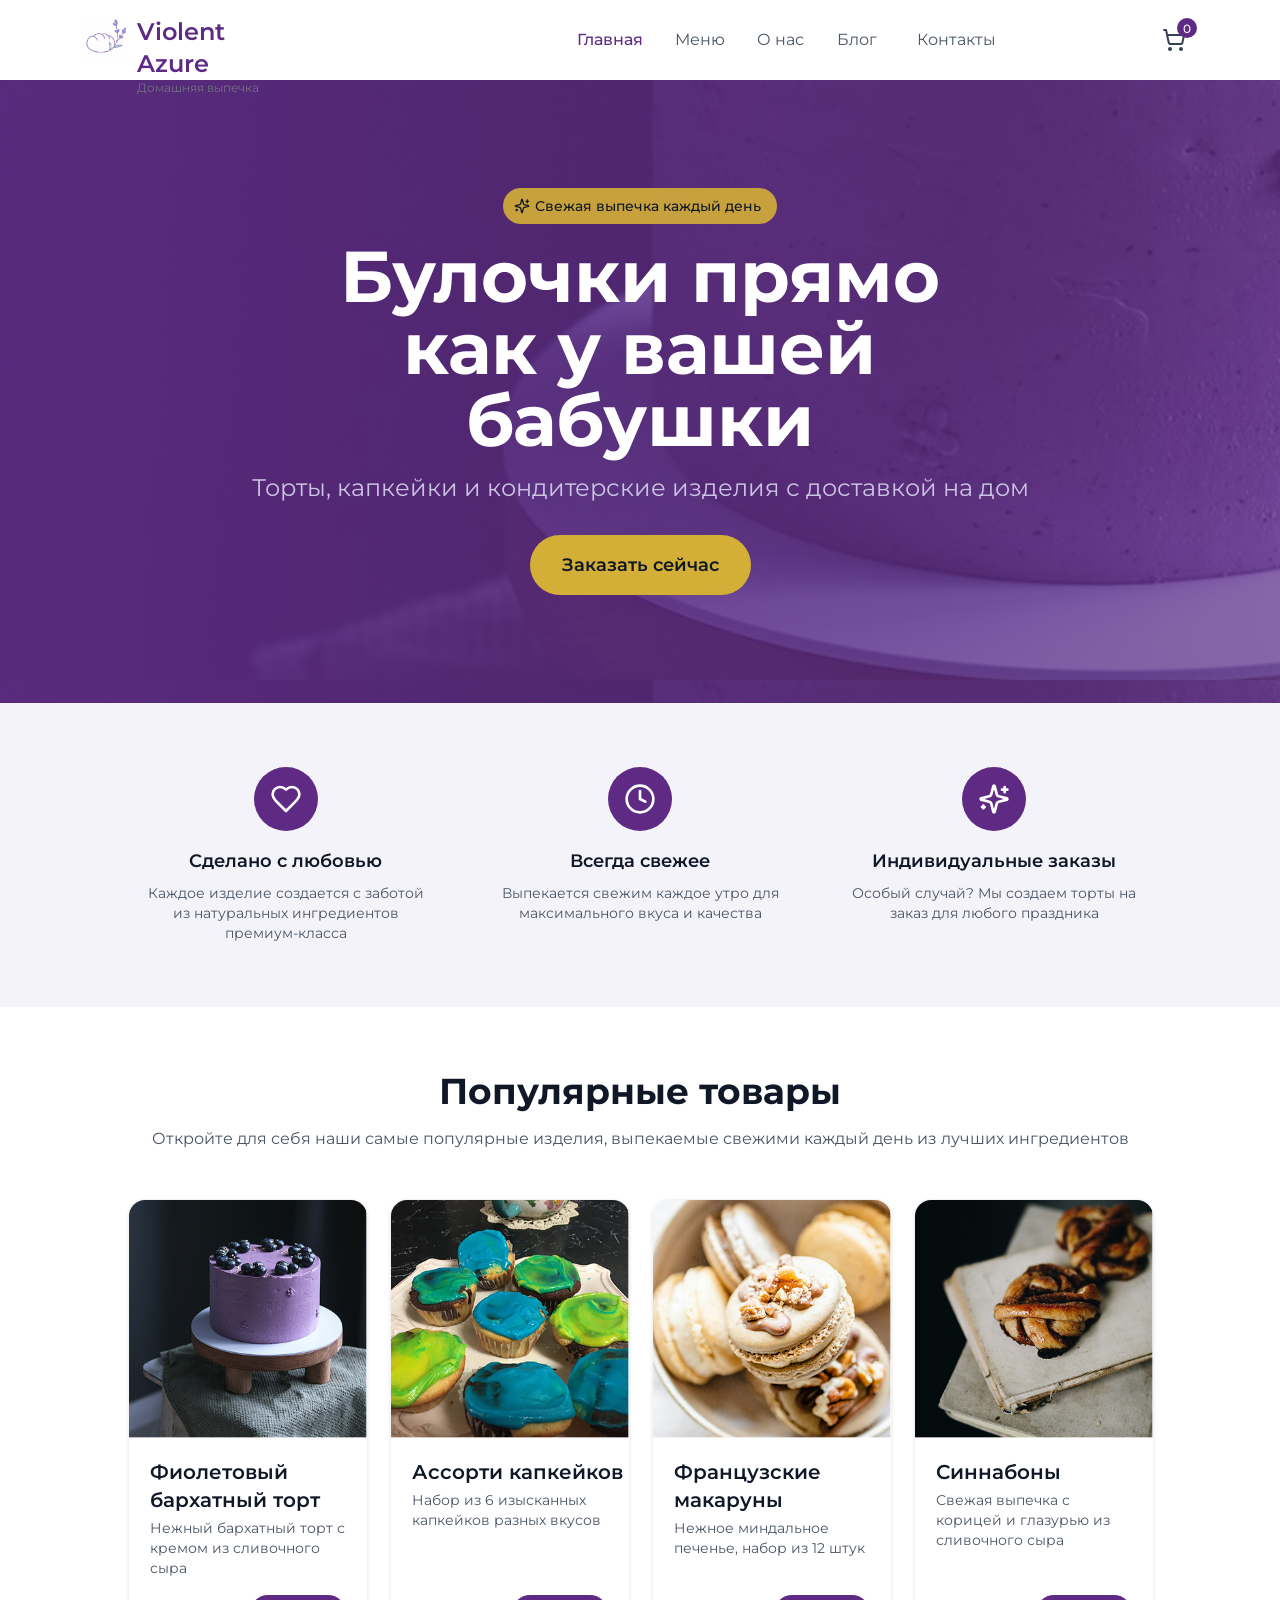
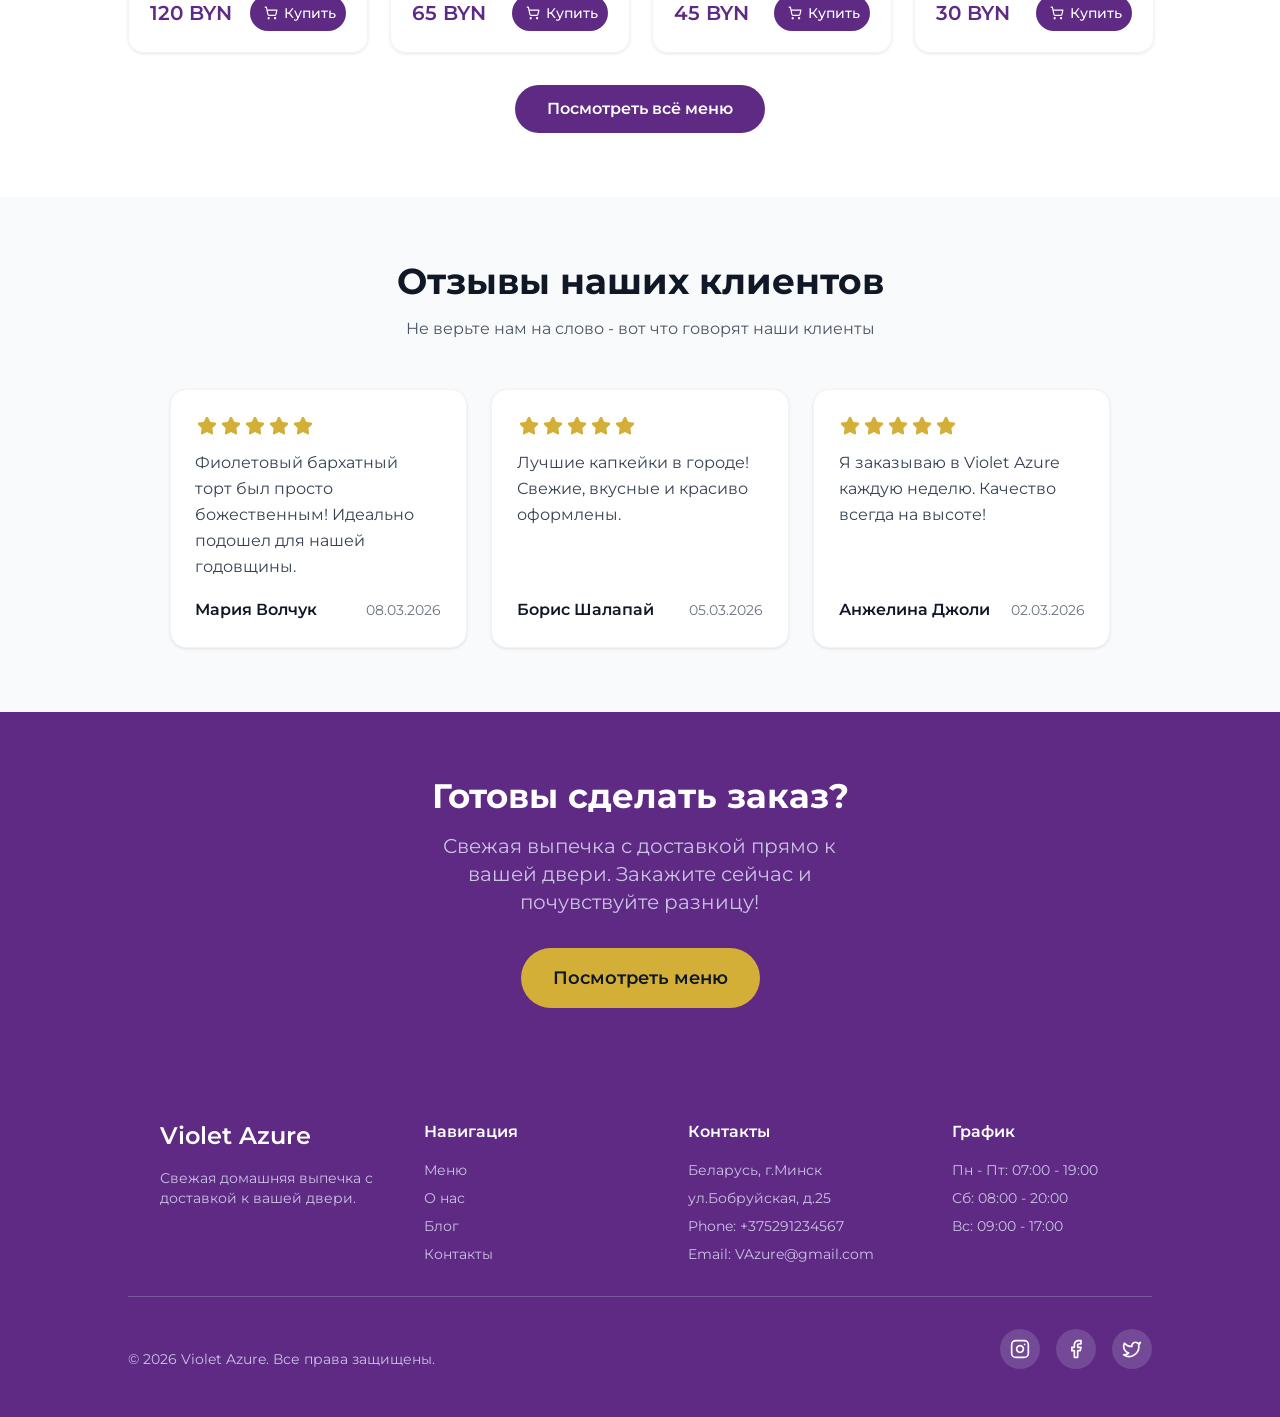
==== index.html @ 76a6555f "Добавьте файлы проекта." ====
<!DOCTYPE html>
<html lang="en">
<head>
    <meta charset="UTF-8">
    <meta name="viewport" content="width=device-width, initial-scale=1.0">
    <link rel="stylesheet" href="./static/styles/main.css">
    <link rel="preconnect" href="https://fonts.googleapis.com">
    <link rel="preconnect" href="https://fonts.gstatic.com" crossorigin>
    <link href="https://fonts.googleapis.com/css2?family=Montserrat:ital,wght@0,100..900;1,100..900&display=swap?&subset=cyrillic,cyrillic-ext" rel="stylesheet">
    <title>Главная</title>
</head>
<body>
    <header>
        <div class="logo-container">
            <img src="./static/images/Logo.png" alt="logo" width="48" height="48">
            <div class="logo-text">
                <h1 class="name">Violent Azure</h1>
                <h3 class="description">Домашняя выпечка</h3>
            </div>
        </div>
        <input type="checkbox" id="menu-toggle" class="menu-toggle">
        <label for="menu-toggle" class="burger" aria-label="Открыть меню">
            <span></span><span></span><span></span>
        </label>
        <nav class="header-container">
            <ul class="header-list">
                <li><a class="active-link" href="#">Главная</a></li>
                <li><a href="./menu.html">Меню</a></li>
                <li><a href="./about-us.html">О нас</a></li>
                <li><a href="./blog.html">Блог</a></li>
                <li><a href="./contact.html">Контакты</a></li>
            </ul>
        </nav>
        <div class="basket">
            <img src="./static/images/Basket.svg" alt="basket" width="24" height="24">
        </div>
    </header>
    <main>
        <section class="fresh-daily">
            <div class="fresh-daily-container-grad">
                <div class="fresh-daily-container">
                    <div class="fresh-daily-link">
                        <span>Свежая выпечка каждый день</span>
                    </div>
                    <h1>Булочки прямо как у вашей бабушки</h1>
                    <p>Торты, капкейки и кондитерские изделия с доставкой на дом</p>
                    <div class="fresh-daily-order">
                        <a href="./menu.html">Заказать сейчас</a>
                    </div>
                </div>
            </div>
        </section>
        <section class="facts">
            <div class="facts-container">
                <div class="facts-info">
                    <div class="facts-svg">
                        <svg width="32" height="32" viewBox="0 0 32 32" fill="none" xmlns="http://www.w3.org/2000/svg">
                        <path d="M25.3333 18.6667C27.32 16.72 29.3333 14.3867 29.3333 11.3333C29.3333 9.38841 28.5607 7.52315 27.1854 6.14788C25.8102 4.77262 23.9449 4 22 4C19.6533 4 18 4.66667 16 6.66667C14 4.66667 12.3467 4 9.99999 4C8.05507 4 6.18981 4.77262 4.81454 6.14788C3.43927 7.52315 2.66666 9.38841 2.66666 11.3333C2.66666 14.4 4.66666 16.7333 6.66666 18.6667L16 28L25.3333 18.6667Z" stroke="white" stroke-width="2.66667" stroke-linecap="round" stroke-linejoin="round"/>
                        </svg>
                    </div>
                    <h3>Сделано с любовью</h3>
                    <p>Каждое изделие создается с заботой из натуральных ингредиентов премиум-класса</p>
                </div>
                <div class="facts-info">
                    <div class="facts-svg">
                        <svg width="32" height="32" viewBox="0 0 32 32" fill="none" xmlns="http://www.w3.org/2000/svg">
                        <path d="M16 29.3334C23.3638 29.3334 29.3333 23.3638 29.3333 16C29.3333 8.63622 23.3638 2.66669 16 2.66669C8.6362 2.66669 2.66666 8.63622 2.66666 16C2.66666 23.3638 8.6362 29.3334 16 29.3334Z" stroke="white" stroke-width="2.66667" stroke-linecap="round" stroke-linejoin="round"/>
                        <path d="M16 8V16L21.3333 18.6667" stroke="white" stroke-width="2.66667" stroke-linecap="round" stroke-linejoin="round"/>
                        </svg>
                    </div>
                    <h3>Всегда свежее</h3>
                    <p>Выпекается свежим каждое утро для максимального вкуса и качества</p>
                </div>
                <div class="facts-info">
                    <div class="facts-svg">
                        <svg width="32" height="32" viewBox="0 0 16 16" fill="none" xmlns="http://www.w3.org/2000/svg">
                        <g clip-path="url(#clip0_1_95)">
                        <path d="M6.62467 10.3333C6.56515 10.1026 6.44489 9.89206 6.27641 9.72358C6.10793 9.5551 5.89738 9.43485 5.66667 9.37533L1.57667 8.32066C1.50689 8.30085 1.44547 8.25883 1.40174 8.20096C1.35801 8.14309 1.33435 8.07253 1.33435 7.99999C1.33435 7.92746 1.35801 7.8569 1.40174 7.79903C1.44547 7.74116 1.50689 7.69913 1.57667 7.67933L5.66667 6.62399C5.8973 6.56453 6.1078 6.44438 6.27627 6.27602C6.44474 6.10766 6.56504 5.89725 6.62467 5.66666L7.67933 1.57666C7.69894 1.50661 7.74092 1.44489 7.79888 1.40092C7.85684 1.35696 7.92759 1.33316 8.00033 1.33316C8.07308 1.33316 8.14383 1.35696 8.20179 1.40092C8.25974 1.44489 8.30173 1.50661 8.32133 1.57666L9.37533 5.66666C9.43485 5.89737 9.55511 6.10792 9.72359 6.27641C9.89207 6.44489 10.1026 6.56514 10.3333 6.62466L14.4233 7.67866C14.4937 7.69806 14.5557 7.74 14.5999 7.79804C14.6441 7.85609 14.668 7.92703 14.668 7.99999C14.668 8.07295 14.6441 8.1439 14.5999 8.20194C14.5557 8.25999 14.4937 8.30193 14.4233 8.32133L10.3333 9.37533C10.1026 9.43485 9.89207 9.5551 9.72359 9.72358C9.55511 9.89206 9.43485 10.1026 9.37533 10.3333L8.32067 14.4233C8.30106 14.4934 8.25908 14.5551 8.20112 14.5991C8.14316 14.643 8.07241 14.6668 7.99967 14.6668C7.92692 14.6668 7.85617 14.643 7.79821 14.5991C7.74026 14.5551 7.69827 14.4934 7.67867 14.4233L6.62467 10.3333Z" stroke="#FFFFFF" stroke-width="1.33333" stroke-linecap="round" stroke-linejoin="round"/>
                        <path d="M13.3333 2V4.66667" stroke="#FFFFFF" stroke-width="1.33333" stroke-linecap="round" stroke-linejoin="round"/>
                        <path d="M14.6667 3.33334H12" stroke="#FFFFFF" stroke-width="1.33333" stroke-linecap="round" stroke-linejoin="round"/>
                        <path d="M2.66667 11.3333V12.6667" stroke="#FFFFFF" stroke-width="1.33333" stroke-linecap="round" stroke-linejoin="round"/>
                        <path d="M3.33333 12H2" stroke="#FFFFFF" stroke-width="1.33333" stroke-linecap="round" stroke-linejoin="round"/>
                        </g>
                        <defs>
                        <clipPath id="clip0_1_95">
                        <rect width="16" height="16" fill="white"/>
                        </clipPath>
                        </defs>
                        </svg>
                    </div>
                    <h3>Индивидуальные заказы</h3>
                    <p>Особый случай? Мы создаем торты на заказ для любого праздника</p>
                </div>
            </div>
        </section>
        <section class="products">
            <div class="products-container">
                <h2>Популярные товары</h2>
                <p>Откройте для себя наши самые популярные изделия, выпекаемые свежими каждый день из лучших ингредиентов</p>
                <div class="products-info">
                    <div class="products-item">
                        <img src="./static/images/Products/Purple Velvet Cake.jpg" alt="">
                        <h3>Фиолетовый бархатный торт</h3>
                        <p>Нежный бархатный торт с кремом из сливочного сыра</p>
                        <div class="products-item-footer">
                            <span>120 BYN</span>
                            <div class="products-item-button">
                                <a href="#">Купить</a>
                            </div>
                        </div>
                    </div>
                    <div class="products-item">
                        <img src="./static/images/Products/Assorted Cupcakes.jpg" alt="">
                        <h3>Ассорти капкейков</h3>
                        <p>Набор из 6 изысканных капкейков разных вкусов</p>
                        <div class="products-item-footer">
                            <span>65 BYN</span>
                            <div class="products-item-button">
                                <a href="#">Купить</a>
                            </div>  
                        </div>
                    </div>
                    <div class="products-item">
                        <img src="./static/images/Products/French Macarons.jpg" alt="">
                        <h3>Французские макаруны</h3>
                        <p>Нежное миндальное печенье, набор из 12 штук</p>
                        <div class="products-item-footer">
                            <span>45 BYN</span>
                            <div class="products-item-button">
                                <a href="#">Купить</a>
                            </div>
                        </div>
                    </div>
                    <div class="products-item">
                        <img src="./static/images/Products/Cinnamon Rolls.jpg" alt="">
                        <h3>Синнабоны</h3>
                        <p>Свежая выпечка с корицей и глазурью из сливочного сыра</p>
                        <div class="products-item-footer">
                            <span>30 BYN</span>
                            <div class="products-item-button">
                                <a href="#">Купить</a>
                            </div>
                        </div>
                    </div>
                </div>
                <div class="products-button">
                    <a href="./menu.html">Посмотреть всё меню</a>
                </div>
            </div>
        </section>
        <section class="rate">
            <div class="rate-container">
                <h2>Отзывы наших клиентов</h2>
                <p>Не верьте нам на слово - вот что говорят наши клиенты</p>
                <div class="rate-info">
                    <div class="rate-item">
                        <div class="rate-item-stars">
                            <svg width="20" height="20" viewBox="0 0 20 20" fill="none" xmlns="http://www.w3.org/2000/svg">
                            <path d="M9.60416 1.91249C9.64068 1.83871 9.69709 1.7766 9.76704 1.73318C9.83698 1.68976 9.91767 1.66675 9.99999 1.66675C10.0823 1.66675 10.163 1.68976 10.233 1.73318C10.3029 1.7766 10.3593 1.83871 10.3958 1.91249L12.3208 5.81166C12.4476 6.0683 12.6348 6.29033 12.8663 6.4587C13.0979 6.62707 13.3668 6.73675 13.65 6.77833L17.955 7.40833C18.0366 7.42015 18.1132 7.45455 18.1762 7.50766C18.2393 7.56076 18.2862 7.63045 18.3117 7.70883C18.3372 7.78721 18.3402 7.87116 18.3205 7.95119C18.3007 8.03121 18.259 8.10412 18.2 8.16166L15.0867 11.1933C14.8813 11.3934 14.7277 11.6404 14.639 11.913C14.5503 12.1856 14.5292 12.4757 14.5775 12.7583L15.3125 17.0417C15.3269 17.1232 15.3181 17.2071 15.2871 17.2839C15.2561 17.3607 15.2041 17.4272 15.1371 17.4758C15.0701 17.5245 14.9908 17.5533 14.9082 17.5591C14.8256 17.5648 14.7431 17.5472 14.67 17.5083L10.8217 15.485C10.5681 15.3518 10.286 15.2823 9.99958 15.2823C9.71318 15.2823 9.43106 15.3518 9.17749 15.485L5.32999 17.5083C5.25694 17.547 5.17449 17.5644 5.09204 17.5585C5.00958 17.5527 4.93043 17.5238 4.86357 17.4752C4.79672 17.4266 4.74485 17.3601 4.71387 17.2835C4.68289 17.2069 4.67404 17.1231 4.68833 17.0417L5.42249 12.7592C5.47099 12.4764 5.44998 12.1862 5.36128 11.9134C5.27257 11.6406 5.11883 11.3935 4.91333 11.1933L1.79999 8.16249C1.74049 8.10502 1.69832 8.03199 1.6783 7.95172C1.65827 7.87145 1.66119 7.78717 1.68673 7.70849C1.71226 7.6298 1.75938 7.55986 1.82272 7.50665C1.88607 7.45343 1.96308 7.41907 2.04499 7.40749L6.34916 6.77833C6.63271 6.73708 6.90199 6.62754 7.13381 6.45915C7.36564 6.29076 7.55308 6.06855 7.67999 5.81166L9.60416 1.91249Z" fill="#D4AF37" stroke="#D4AF37" stroke-width="1.66667" stroke-linecap="round" stroke-linejoin="round"/>
                            </svg>
                            <svg width="20" height="20" viewBox="0 0 20 20" fill="none" xmlns="http://www.w3.org/2000/svg">
                            <path d="M9.60416 1.91249C9.64068 1.83871 9.69709 1.7766 9.76704 1.73318C9.83698 1.68976 9.91767 1.66675 9.99999 1.66675C10.0823 1.66675 10.163 1.68976 10.233 1.73318C10.3029 1.7766 10.3593 1.83871 10.3958 1.91249L12.3208 5.81166C12.4476 6.0683 12.6348 6.29033 12.8663 6.4587C13.0979 6.62707 13.3668 6.73675 13.65 6.77833L17.955 7.40833C18.0366 7.42015 18.1132 7.45455 18.1762 7.50766C18.2393 7.56076 18.2862 7.63045 18.3117 7.70883C18.3372 7.78721 18.3402 7.87116 18.3205 7.95119C18.3007 8.03121 18.259 8.10412 18.2 8.16166L15.0867 11.1933C14.8813 11.3934 14.7277 11.6404 14.639 11.913C14.5503 12.1856 14.5292 12.4757 14.5775 12.7583L15.3125 17.0417C15.3269 17.1232 15.3181 17.2071 15.2871 17.2839C15.2561 17.3607 15.2041 17.4272 15.1371 17.4758C15.0701 17.5245 14.9908 17.5533 14.9082 17.5591C14.8256 17.5648 14.7431 17.5472 14.67 17.5083L10.8217 15.485C10.5681 15.3518 10.286 15.2823 9.99958 15.2823C9.71318 15.2823 9.43106 15.3518 9.17749 15.485L5.32999 17.5083C5.25694 17.547 5.17449 17.5644 5.09204 17.5585C5.00958 17.5527 4.93043 17.5238 4.86357 17.4752C4.79672 17.4266 4.74485 17.3601 4.71387 17.2835C4.68289 17.2069 4.67404 17.1231 4.68833 17.0417L5.42249 12.7592C5.47099 12.4764 5.44998 12.1862 5.36128 11.9134C5.27257 11.6406 5.11883 11.3935 4.91333 11.1933L1.79999 8.16249C1.74049 8.10502 1.69832 8.03199 1.6783 7.95172C1.65827 7.87145 1.66119 7.78717 1.68673 7.70849C1.71226 7.6298 1.75938 7.55986 1.82272 7.50665C1.88607 7.45343 1.96308 7.41907 2.04499 7.40749L6.34916 6.77833C6.63271 6.73708 6.90199 6.62754 7.13381 6.45915C7.36564 6.29076 7.55308 6.06855 7.67999 5.81166L9.60416 1.91249Z" fill="#D4AF37" stroke="#D4AF37" stroke-width="1.66667" stroke-linecap="round" stroke-linejoin="round"/>
                            </svg>
                            <svg width="20" height="20" viewBox="0 0 20 20" fill="none" xmlns="http://www.w3.org/2000/svg">
                            <path d="M9.60416 1.91249C9.64068 1.83871 9.69709 1.7766 9.76704 1.73318C9.83698 1.68976 9.91767 1.66675 9.99999 1.66675C10.0823 1.66675 10.163 1.68976 10.233 1.73318C10.3029 1.7766 10.3593 1.83871 10.3958 1.91249L12.3208 5.81166C12.4476 6.0683 12.6348 6.29033 12.8663 6.4587C13.0979 6.62707 13.3668 6.73675 13.65 6.77833L17.955 7.40833C18.0366 7.42015 18.1132 7.45455 18.1762 7.50766C18.2393 7.56076 18.2862 7.63045 18.3117 7.70883C18.3372 7.78721 18.3402 7.87116 18.3205 7.95119C18.3007 8.03121 18.259 8.10412 18.2 8.16166L15.0867 11.1933C14.8813 11.3934 14.7277 11.6404 14.639 11.913C14.5503 12.1856 14.5292 12.4757 14.5775 12.7583L15.3125 17.0417C15.3269 17.1232 15.3181 17.2071 15.2871 17.2839C15.2561 17.3607 15.2041 17.4272 15.1371 17.4758C15.0701 17.5245 14.9908 17.5533 14.9082 17.5591C14.8256 17.5648 14.7431 17.5472 14.67 17.5083L10.8217 15.485C10.5681 15.3518 10.286 15.2823 9.99958 15.2823C9.71318 15.2823 9.43106 15.3518 9.17749 15.485L5.32999 17.5083C5.25694 17.547 5.17449 17.5644 5.09204 17.5585C5.00958 17.5527 4.93043 17.5238 4.86357 17.4752C4.79672 17.4266 4.74485 17.3601 4.71387 17.2835C4.68289 17.2069 4.67404 17.1231 4.68833 17.0417L5.42249 12.7592C5.47099 12.4764 5.44998 12.1862 5.36128 11.9134C5.27257 11.6406 5.11883 11.3935 4.91333 11.1933L1.79999 8.16249C1.74049 8.10502 1.69832 8.03199 1.6783 7.95172C1.65827 7.87145 1.66119 7.78717 1.68673 7.70849C1.71226 7.6298 1.75938 7.55986 1.82272 7.50665C1.88607 7.45343 1.96308 7.41907 2.04499 7.40749L6.34916 6.77833C6.63271 6.73708 6.90199 6.62754 7.13381 6.45915C7.36564 6.29076 7.55308 6.06855 7.67999 5.81166L9.60416 1.91249Z" fill="#D4AF37" stroke="#D4AF37" stroke-width="1.66667" stroke-linecap="round" stroke-linejoin="round"/>
                            </svg>
                            <svg width="20" height="20" viewBox="0 0 20 20" fill="none" xmlns="http://www.w3.org/2000/svg">
                            <path d="M9.60416 1.91249C9.64068 1.83871 9.69709 1.7766 9.76704 1.73318C9.83698 1.68976 9.91767 1.66675 9.99999 1.66675C10.0823 1.66675 10.163 1.68976 10.233 1.73318C10.3029 1.7766 10.3593 1.83871 10.3958 1.91249L12.3208 5.81166C12.4476 6.0683 12.6348 6.29033 12.8663 6.4587C13.0979 6.62707 13.3668 6.73675 13.65 6.77833L17.955 7.40833C18.0366 7.42015 18.1132 7.45455 18.1762 7.50766C18.2393 7.56076 18.2862 7.63045 18.3117 7.70883C18.3372 7.78721 18.3402 7.87116 18.3205 7.95119C18.3007 8.03121 18.259 8.10412 18.2 8.16166L15.0867 11.1933C14.8813 11.3934 14.7277 11.6404 14.639 11.913C14.5503 12.1856 14.5292 12.4757 14.5775 12.7583L15.3125 17.0417C15.3269 17.1232 15.3181 17.2071 15.2871 17.2839C15.2561 17.3607 15.2041 17.4272 15.1371 17.4758C15.0701 17.5245 14.9908 17.5533 14.9082 17.5591C14.8256 17.5648 14.7431 17.5472 14.67 17.5083L10.8217 15.485C10.5681 15.3518 10.286 15.2823 9.99958 15.2823C9.71318 15.2823 9.43106 15.3518 9.17749 15.485L5.32999 17.5083C5.25694 17.547 5.17449 17.5644 5.09204 17.5585C5.00958 17.5527 4.93043 17.5238 4.86357 17.4752C4.79672 17.4266 4.74485 17.3601 4.71387 17.2835C4.68289 17.2069 4.67404 17.1231 4.68833 17.0417L5.42249 12.7592C5.47099 12.4764 5.44998 12.1862 5.36128 11.9134C5.27257 11.6406 5.11883 11.3935 4.91333 11.1933L1.79999 8.16249C1.74049 8.10502 1.69832 8.03199 1.6783 7.95172C1.65827 7.87145 1.66119 7.78717 1.68673 7.70849C1.71226 7.6298 1.75938 7.55986 1.82272 7.50665C1.88607 7.45343 1.96308 7.41907 2.04499 7.40749L6.34916 6.77833C6.63271 6.73708 6.90199 6.62754 7.13381 6.45915C7.36564 6.29076 7.55308 6.06855 7.67999 5.81166L9.60416 1.91249Z" fill="#D4AF37" stroke="#D4AF37" stroke-width="1.66667" stroke-linecap="round" stroke-linejoin="round"/>
                            </svg>
                            <svg width="20" height="20" viewBox="0 0 20 20" fill="none" xmlns="http://www.w3.org/2000/svg">
                            <path d="M9.60416 1.91249C9.64068 1.83871 9.69709 1.7766 9.76704 1.73318C9.83698 1.68976 9.91767 1.66675 9.99999 1.66675C10.0823 1.66675 10.163 1.68976 10.233 1.73318C10.3029 1.7766 10.3593 1.83871 10.3958 1.91249L12.3208 5.81166C12.4476 6.0683 12.6348 6.29033 12.8663 6.4587C13.0979 6.62707 13.3668 6.73675 13.65 6.77833L17.955 7.40833C18.0366 7.42015 18.1132 7.45455 18.1762 7.50766C18.2393 7.56076 18.2862 7.63045 18.3117 7.70883C18.3372 7.78721 18.3402 7.87116 18.3205 7.95119C18.3007 8.03121 18.259 8.10412 18.2 8.16166L15.0867 11.1933C14.8813 11.3934 14.7277 11.6404 14.639 11.913C14.5503 12.1856 14.5292 12.4757 14.5775 12.7583L15.3125 17.0417C15.3269 17.1232 15.3181 17.2071 15.2871 17.2839C15.2561 17.3607 15.2041 17.4272 15.1371 17.4758C15.0701 17.5245 14.9908 17.5533 14.9082 17.5591C14.8256 17.5648 14.7431 17.5472 14.67 17.5083L10.8217 15.485C10.5681 15.3518 10.286 15.2823 9.99958 15.2823C9.71318 15.2823 9.43106 15.3518 9.17749 15.485L5.32999 17.5083C5.25694 17.547 5.17449 17.5644 5.09204 17.5585C5.00958 17.5527 4.93043 17.5238 4.86357 17.4752C4.79672 17.4266 4.74485 17.3601 4.71387 17.2835C4.68289 17.2069 4.67404 17.1231 4.68833 17.0417L5.42249 12.7592C5.47099 12.4764 5.44998 12.1862 5.36128 11.9134C5.27257 11.6406 5.11883 11.3935 4.91333 11.1933L1.79999 8.16249C1.74049 8.10502 1.69832 8.03199 1.6783 7.95172C1.65827 7.87145 1.66119 7.78717 1.68673 7.70849C1.71226 7.6298 1.75938 7.55986 1.82272 7.50665C1.88607 7.45343 1.96308 7.41907 2.04499 7.40749L6.34916 6.77833C6.63271 6.73708 6.90199 6.62754 7.13381 6.45915C7.36564 6.29076 7.55308 6.06855 7.67999 5.81166L9.60416 1.91249Z" fill="#D4AF37" stroke="#D4AF37" stroke-width="1.66667" stroke-linecap="round" stroke-linejoin="round"/>
                            </svg>
                        </div>
                        <p>Фиолетовый бархатный торт был просто божественным! Идеально подошел для нашей годовщины.</p>
                        <div class="rate-item-footer">
                            <span class="name">Мария Волчук</span>
                            <span class="date">08.03.2026</span>
                        </div>
                    </div>
                    <div class="rate-item">
                        <div class="rate-item-stars">
                            <svg width="20" height="20" viewBox="0 0 20 20" fill="none" xmlns="http://www.w3.org/2000/svg">
                            <path d="M9.60416 1.91249C9.64068 1.83871 9.69709 1.7766 9.76704 1.73318C9.83698 1.68976 9.91767 1.66675 9.99999 1.66675C10.0823 1.66675 10.163 1.68976 10.233 1.73318C10.3029 1.7766 10.3593 1.83871 10.3958 1.91249L12.3208 5.81166C12.4476 6.0683 12.6348 6.29033 12.8663 6.4587C13.0979 6.62707 13.3668 6.73675 13.65 6.77833L17.955 7.40833C18.0366 7.42015 18.1132 7.45455 18.1762 7.50766C18.2393 7.56076 18.2862 7.63045 18.3117 7.70883C18.3372 7.78721 18.3402 7.87116 18.3205 7.95119C18.3007 8.03121 18.259 8.10412 18.2 8.16166L15.0867 11.1933C14.8813 11.3934 14.7277 11.6404 14.639 11.913C14.5503 12.1856 14.5292 12.4757 14.5775 12.7583L15.3125 17.0417C15.3269 17.1232 15.3181 17.2071 15.2871 17.2839C15.2561 17.3607 15.2041 17.4272 15.1371 17.4758C15.0701 17.5245 14.9908 17.5533 14.9082 17.5591C14.8256 17.5648 14.7431 17.5472 14.67 17.5083L10.8217 15.485C10.5681 15.3518 10.286 15.2823 9.99958 15.2823C9.71318 15.2823 9.43106 15.3518 9.17749 15.485L5.32999 17.5083C5.25694 17.547 5.17449 17.5644 5.09204 17.5585C5.00958 17.5527 4.93043 17.5238 4.86357 17.4752C4.79672 17.4266 4.74485 17.3601 4.71387 17.2835C4.68289 17.2069 4.67404 17.1231 4.68833 17.0417L5.42249 12.7592C5.47099 12.4764 5.44998 12.1862 5.36128 11.9134C5.27257 11.6406 5.11883 11.3935 4.91333 11.1933L1.79999 8.16249C1.74049 8.10502 1.69832 8.03199 1.6783 7.95172C1.65827 7.87145 1.66119 7.78717 1.68673 7.70849C1.71226 7.6298 1.75938 7.55986 1.82272 7.50665C1.88607 7.45343 1.96308 7.41907 2.04499 7.40749L6.34916 6.77833C6.63271 6.73708 6.90199 6.62754 7.13381 6.45915C7.36564 6.29076 7.55308 6.06855 7.67999 5.81166L9.60416 1.91249Z" fill="#D4AF37" stroke="#D4AF37" stroke-width="1.66667" stroke-linecap="round" stroke-linejoin="round"/>
                            </svg>
                            <svg width="20" height="20" viewBox="0 0 20 20" fill="none" xmlns="http://www.w3.org/2000/svg">
                            <path d="M9.60416 1.91249C9.64068 1.83871 9.69709 1.7766 9.76704 1.73318C9.83698 1.68976 9.91767 1.66675 9.99999 1.66675C10.0823 1.66675 10.163 1.68976 10.233 1.73318C10.3029 1.7766 10.3593 1.83871 10.3958 1.91249L12.3208 5.81166C12.4476 6.0683 12.6348 6.29033 12.8663 6.4587C13.0979 6.62707 13.3668 6.73675 13.65 6.77833L17.955 7.40833C18.0366 7.42015 18.1132 7.45455 18.1762 7.50766C18.2393 7.56076 18.2862 7.63045 18.3117 7.70883C18.3372 7.78721 18.3402 7.87116 18.3205 7.95119C18.3007 8.03121 18.259 8.10412 18.2 8.16166L15.0867 11.1933C14.8813 11.3934 14.7277 11.6404 14.639 11.913C14.5503 12.1856 14.5292 12.4757 14.5775 12.7583L15.3125 17.0417C15.3269 17.1232 15.3181 17.2071 15.2871 17.2839C15.2561 17.3607 15.2041 17.4272 15.1371 17.4758C15.0701 17.5245 14.9908 17.5533 14.9082 17.5591C14.8256 17.5648 14.7431 17.5472 14.67 17.5083L10.8217 15.485C10.5681 15.3518 10.286 15.2823 9.99958 15.2823C9.71318 15.2823 9.43106 15.3518 9.17749 15.485L5.32999 17.5083C5.25694 17.547 5.17449 17.5644 5.09204 17.5585C5.00958 17.5527 4.93043 17.5238 4.86357 17.4752C4.79672 17.4266 4.74485 17.3601 4.71387 17.2835C4.68289 17.2069 4.67404 17.1231 4.68833 17.0417L5.42249 12.7592C5.47099 12.4764 5.44998 12.1862 5.36128 11.9134C5.27257 11.6406 5.11883 11.3935 4.91333 11.1933L1.79999 8.16249C1.74049 8.10502 1.69832 8.03199 1.6783 7.95172C1.65827 7.87145 1.66119 7.78717 1.68673 7.70849C1.71226 7.6298 1.75938 7.55986 1.82272 7.50665C1.88607 7.45343 1.96308 7.41907 2.04499 7.40749L6.34916 6.77833C6.63271 6.73708 6.90199 6.62754 7.13381 6.45915C7.36564 6.29076 7.55308 6.06855 7.67999 5.81166L9.60416 1.91249Z" fill="#D4AF37" stroke="#D4AF37" stroke-width="1.66667" stroke-linecap="round" stroke-linejoin="round"/>
                            </svg>
                            <svg width="20" height="20" viewBox="0 0 20 20" fill="none" xmlns="http://www.w3.org/2000/svg">
                            <path d="M9.60416 1.91249C9.64068 1.83871 9.69709 1.7766 9.76704 1.73318C9.83698 1.68976 9.91767 1.66675 9.99999 1.66675C10.0823 1.66675 10.163 1.68976 10.233 1.73318C10.3029 1.7766 10.3593 1.83871 10.3958 1.91249L12.3208 5.81166C12.4476 6.0683 12.6348 6.29033 12.8663 6.4587C13.0979 6.62707 13.3668 6.73675 13.65 6.77833L17.955 7.40833C18.0366 7.42015 18.1132 7.45455 18.1762 7.50766C18.2393 7.56076 18.2862 7.63045 18.3117 7.70883C18.3372 7.78721 18.3402 7.87116 18.3205 7.95119C18.3007 8.03121 18.259 8.10412 18.2 8.16166L15.0867 11.1933C14.8813 11.3934 14.7277 11.6404 14.639 11.913C14.5503 12.1856 14.5292 12.4757 14.5775 12.7583L15.3125 17.0417C15.3269 17.1232 15.3181 17.2071 15.2871 17.2839C15.2561 17.3607 15.2041 17.4272 15.1371 17.4758C15.0701 17.5245 14.9908 17.5533 14.9082 17.5591C14.8256 17.5648 14.7431 17.5472 14.67 17.5083L10.8217 15.485C10.5681 15.3518 10.286 15.2823 9.99958 15.2823C9.71318 15.2823 9.43106 15.3518 9.17749 15.485L5.32999 17.5083C5.25694 17.547 5.17449 17.5644 5.09204 17.5585C5.00958 17.5527 4.93043 17.5238 4.86357 17.4752C4.79672 17.4266 4.74485 17.3601 4.71387 17.2835C4.68289 17.2069 4.67404 17.1231 4.68833 17.0417L5.42249 12.7592C5.47099 12.4764 5.44998 12.1862 5.36128 11.9134C5.27257 11.6406 5.11883 11.3935 4.91333 11.1933L1.79999 8.16249C1.74049 8.10502 1.69832 8.03199 1.6783 7.95172C1.65827 7.87145 1.66119 7.78717 1.68673 7.70849C1.71226 7.6298 1.75938 7.55986 1.82272 7.50665C1.88607 7.45343 1.96308 7.41907 2.04499 7.40749L6.34916 6.77833C6.63271 6.73708 6.90199 6.62754 7.13381 6.45915C7.36564 6.29076 7.55308 6.06855 7.67999 5.81166L9.60416 1.91249Z" fill="#D4AF37" stroke="#D4AF37" stroke-width="1.66667" stroke-linecap="round" stroke-linejoin="round"/>
                            </svg>
                            <svg width="20" height="20" viewBox="0 0 20 20" fill="none" xmlns="http://www.w3.org/2000/svg">
                            <path d="M9.60416 1.91249C9.64068 1.83871 9.69709 1.7766 9.76704 1.73318C9.83698 1.68976 9.91767 1.66675 9.99999 1.66675C10.0823 1.66675 10.163 1.68976 10.233 1.73318C10.3029 1.7766 10.3593 1.83871 10.3958 1.91249L12.3208 5.81166C12.4476 6.0683 12.6348 6.29033 12.8663 6.4587C13.0979 6.62707 13.3668 6.73675 13.65 6.77833L17.955 7.40833C18.0366 7.42015 18.1132 7.45455 18.1762 7.50766C18.2393 7.56076 18.2862 7.63045 18.3117 7.70883C18.3372 7.78721 18.3402 7.87116 18.3205 7.95119C18.3007 8.03121 18.259 8.10412 18.2 8.16166L15.0867 11.1933C14.8813 11.3934 14.7277 11.6404 14.639 11.913C14.5503 12.1856 14.5292 12.4757 14.5775 12.7583L15.3125 17.0417C15.3269 17.1232 15.3181 17.2071 15.2871 17.2839C15.2561 17.3607 15.2041 17.4272 15.1371 17.4758C15.0701 17.5245 14.9908 17.5533 14.9082 17.5591C14.8256 17.5648 14.7431 17.5472 14.67 17.5083L10.8217 15.485C10.5681 15.3518 10.286 15.2823 9.99958 15.2823C9.71318 15.2823 9.43106 15.3518 9.17749 15.485L5.32999 17.5083C5.25694 17.547 5.17449 17.5644 5.09204 17.5585C5.00958 17.5527 4.93043 17.5238 4.86357 17.4752C4.79672 17.4266 4.74485 17.3601 4.71387 17.2835C4.68289 17.2069 4.67404 17.1231 4.68833 17.0417L5.42249 12.7592C5.47099 12.4764 5.44998 12.1862 5.36128 11.9134C5.27257 11.6406 5.11883 11.3935 4.91333 11.1933L1.79999 8.16249C1.74049 8.10502 1.69832 8.03199 1.6783 7.95172C1.65827 7.87145 1.66119 7.78717 1.68673 7.70849C1.71226 7.6298 1.75938 7.55986 1.82272 7.50665C1.88607 7.45343 1.96308 7.41907 2.04499 7.40749L6.34916 6.77833C6.63271 6.73708 6.90199 6.62754 7.13381 6.45915C7.36564 6.29076 7.55308 6.06855 7.67999 5.81166L9.60416 1.91249Z" fill="#D4AF37" stroke="#D4AF37" stroke-width="1.66667" stroke-linecap="round" stroke-linejoin="round"/>
                            </svg>
                            <svg width="20" height="20" viewBox="0 0 20 20" fill="none" xmlns="http://www.w3.org/2000/svg">
                            <path d="M9.60416 1.91249C9.64068 1.83871 9.69709 1.7766 9.76704 1.73318C9.83698 1.68976 9.91767 1.66675 9.99999 1.66675C10.0823 1.66675 10.163 1.68976 10.233 1.73318C10.3029 1.7766 10.3593 1.83871 10.3958 1.91249L12.3208 5.81166C12.4476 6.0683 12.6348 6.29033 12.8663 6.4587C13.0979 6.62707 13.3668 6.73675 13.65 6.77833L17.955 7.40833C18.0366 7.42015 18.1132 7.45455 18.1762 7.50766C18.2393 7.56076 18.2862 7.63045 18.3117 7.70883C18.3372 7.78721 18.3402 7.87116 18.3205 7.95119C18.3007 8.03121 18.259 8.10412 18.2 8.16166L15.0867 11.1933C14.8813 11.3934 14.7277 11.6404 14.639 11.913C14.5503 12.1856 14.5292 12.4757 14.5775 12.7583L15.3125 17.0417C15.3269 17.1232 15.3181 17.2071 15.2871 17.2839C15.2561 17.3607 15.2041 17.4272 15.1371 17.4758C15.0701 17.5245 14.9908 17.5533 14.9082 17.5591C14.8256 17.5648 14.7431 17.5472 14.67 17.5083L10.8217 15.485C10.5681 15.3518 10.286 15.2823 9.99958 15.2823C9.71318 15.2823 9.43106 15.3518 9.17749 15.485L5.32999 17.5083C5.25694 17.547 5.17449 17.5644 5.09204 17.5585C5.00958 17.5527 4.93043 17.5238 4.86357 17.4752C4.79672 17.4266 4.74485 17.3601 4.71387 17.2835C4.68289 17.2069 4.67404 17.1231 4.68833 17.0417L5.42249 12.7592C5.47099 12.4764 5.44998 12.1862 5.36128 11.9134C5.27257 11.6406 5.11883 11.3935 4.91333 11.1933L1.79999 8.16249C1.74049 8.10502 1.69832 8.03199 1.6783 7.95172C1.65827 7.87145 1.66119 7.78717 1.68673 7.70849C1.71226 7.6298 1.75938 7.55986 1.82272 7.50665C1.88607 7.45343 1.96308 7.41907 2.04499 7.40749L6.34916 6.77833C6.63271 6.73708 6.90199 6.62754 7.13381 6.45915C7.36564 6.29076 7.55308 6.06855 7.67999 5.81166L9.60416 1.91249Z" fill="#D4AF37" stroke="#D4AF37" stroke-width="1.66667" stroke-linecap="round" stroke-linejoin="round"/>
                            </svg>
                        </div>
                            <p>Лучшие капкейки в городе! Свежие, вкусные и красиво оформлены.</p>
                            <div class="rate-item-footer">
                                <span class="name">Борис Шалапай</span>
                                <span class="date">05.03.2026</span>
                            </div>
                    </div>
                    <div class="rate-item">
                        <div class="rate-item-stars">
                            <svg width="20" height="20" viewBox="0 0 20 20" fill="none" xmlns="http://www.w3.org/2000/svg">
                            <path d="M9.60416 1.91249C9.64068 1.83871 9.69709 1.7766 9.76704 1.73318C9.83698 1.68976 9.91767 1.66675 9.99999 1.66675C10.0823 1.66675 10.163 1.68976 10.233 1.73318C10.3029 1.7766 10.3593 1.83871 10.3958 1.91249L12.3208 5.81166C12.4476 6.0683 12.6348 6.29033 12.8663 6.4587C13.0979 6.62707 13.3668 6.73675 13.65 6.77833L17.955 7.40833C18.0366 7.42015 18.1132 7.45455 18.1762 7.50766C18.2393 7.56076 18.2862 7.63045 18.3117 7.70883C18.3372 7.78721 18.3402 7.87116 18.3205 7.95119C18.3007 8.03121 18.259 8.10412 18.2 8.16166L15.0867 11.1933C14.8813 11.3934 14.7277 11.6404 14.639 11.913C14.5503 12.1856 14.5292 12.4757 14.5775 12.7583L15.3125 17.0417C15.3269 17.1232 15.3181 17.2071 15.2871 17.2839C15.2561 17.3607 15.2041 17.4272 15.1371 17.4758C15.0701 17.5245 14.9908 17.5533 14.9082 17.5591C14.8256 17.5648 14.7431 17.5472 14.67 17.5083L10.8217 15.485C10.5681 15.3518 10.286 15.2823 9.99958 15.2823C9.71318 15.2823 9.43106 15.3518 9.17749 15.485L5.32999 17.5083C5.25694 17.547 5.17449 17.5644 5.09204 17.5585C5.00958 17.5527 4.93043 17.5238 4.86357 17.4752C4.79672 17.4266 4.74485 17.3601 4.71387 17.2835C4.68289 17.2069 4.67404 17.1231 4.68833 17.0417L5.42249 12.7592C5.47099 12.4764 5.44998 12.1862 5.36128 11.9134C5.27257 11.6406 5.11883 11.3935 4.91333 11.1933L1.79999 8.16249C1.74049 8.10502 1.69832 8.03199 1.6783 7.95172C1.65827 7.87145 1.66119 7.78717 1.68673 7.70849C1.71226 7.6298 1.75938 7.55986 1.82272 7.50665C1.88607 7.45343 1.96308 7.41907 2.04499 7.40749L6.34916 6.77833C6.63271 6.73708 6.90199 6.62754 7.13381 6.45915C7.36564 6.29076 7.55308 6.06855 7.67999 5.81166L9.60416 1.91249Z" fill="#D4AF37" stroke="#D4AF37" stroke-width="1.66667" stroke-linecap="round" stroke-linejoin="round"/>
                            </svg>
                            <svg width="20" height="20" viewBox="0 0 20 20" fill="none" xmlns="http://www.w3.org/2000/svg">
                            <path d="M9.60416 1.91249C9.64068 1.83871 9.69709 1.7766 9.76704 1.73318C9.83698 1.68976 9.91767 1.66675 9.99999 1.66675C10.0823 1.66675 10.163 1.68976 10.233 1.73318C10.3029 1.7766 10.3593 1.83871 10.3958 1.91249L12.3208 5.81166C12.4476 6.0683 12.6348 6.29033 12.8663 6.4587C13.0979 6.62707 13.3668 6.73675 13.65 6.77833L17.955 7.40833C18.0366 7.42015 18.1132 7.45455 18.1762 7.50766C18.2393 7.56076 18.2862 7.63045 18.3117 7.70883C18.3372 7.78721 18.3402 7.87116 18.3205 7.95119C18.3007 8.03121 18.259 8.10412 18.2 8.16166L15.0867 11.1933C14.8813 11.3934 14.7277 11.6404 14.639 11.913C14.5503 12.1856 14.5292 12.4757 14.5775 12.7583L15.3125 17.0417C15.3269 17.1232 15.3181 17.2071 15.2871 17.2839C15.2561 17.3607 15.2041 17.4272 15.1371 17.4758C15.0701 17.5245 14.9908 17.5533 14.9082 17.5591C14.8256 17.5648 14.7431 17.5472 14.67 17.5083L10.8217 15.485C10.5681 15.3518 10.286 15.2823 9.99958 15.2823C9.71318 15.2823 9.43106 15.3518 9.17749 15.485L5.32999 17.5083C5.25694 17.547 5.17449 17.5644 5.09204 17.5585C5.00958 17.5527 4.93043 17.5238 4.86357 17.4752C4.79672 17.4266 4.74485 17.3601 4.71387 17.2835C4.68289 17.2069 4.67404 17.1231 4.68833 17.0417L5.42249 12.7592C5.47099 12.4764 5.44998 12.1862 5.36128 11.9134C5.27257 11.6406 5.11883 11.3935 4.91333 11.1933L1.79999 8.16249C1.74049 8.10502 1.69832 8.03199 1.6783 7.95172C1.65827 7.87145 1.66119 7.78717 1.68673 7.70849C1.71226 7.6298 1.75938 7.55986 1.82272 7.50665C1.88607 7.45343 1.96308 7.41907 2.04499 7.40749L6.34916 6.77833C6.63271 6.73708 6.90199 6.62754 7.13381 6.45915C7.36564 6.29076 7.55308 6.06855 7.67999 5.81166L9.60416 1.91249Z" fill="#D4AF37" stroke="#D4AF37" stroke-width="1.66667" stroke-linecap="round" stroke-linejoin="round"/>
                            </svg>
                            <svg width="20" height="20" viewBox="0 0 20 20" fill="none" xmlns="http://www.w3.org/2000/svg">
                            <path d="M9.60416 1.91249C9.64068 1.83871 9.69709 1.7766 9.76704 1.73318C9.83698 1.68976 9.91767 1.66675 9.99999 1.66675C10.0823 1.66675 10.163 1.68976 10.233 1.73318C10.3029 1.7766 10.3593 1.83871 10.3958 1.91249L12.3208 5.81166C12.4476 6.0683 12.6348 6.29033 12.8663 6.4587C13.0979 6.62707 13.3668 6.73675 13.65 6.77833L17.955 7.40833C18.0366 7.42015 18.1132 7.45455 18.1762 7.50766C18.2393 7.56076 18.2862 7.63045 18.3117 7.70883C18.3372 7.78721 18.3402 7.87116 18.3205 7.95119C18.3007 8.03121 18.259 8.10412 18.2 8.16166L15.0867 11.1933C14.8813 11.3934 14.7277 11.6404 14.639 11.913C14.5503 12.1856 14.5292 12.4757 14.5775 12.7583L15.3125 17.0417C15.3269 17.1232 15.3181 17.2071 15.2871 17.2839C15.2561 17.3607 15.2041 17.4272 15.1371 17.4758C15.0701 17.5245 14.9908 17.5533 14.9082 17.5591C14.8256 17.5648 14.7431 17.5472 14.67 17.5083L10.8217 15.485C10.5681 15.3518 10.286 15.2823 9.99958 15.2823C9.71318 15.2823 9.43106 15.3518 9.17749 15.485L5.32999 17.5083C5.25694 17.547 5.17449 17.5644 5.09204 17.5585C5.00958 17.5527 4.93043 17.5238 4.86357 17.4752C4.79672 17.4266 4.74485 17.3601 4.71387 17.2835C4.68289 17.2069 4.67404 17.1231 4.68833 17.0417L5.42249 12.7592C5.47099 12.4764 5.44998 12.1862 5.36128 11.9134C5.27257 11.6406 5.11883 11.3935 4.91333 11.1933L1.79999 8.16249C1.74049 8.10502 1.69832 8.03199 1.6783 7.95172C1.65827 7.87145 1.66119 7.78717 1.68673 7.70849C1.71226 7.6298 1.75938 7.55986 1.82272 7.50665C1.88607 7.45343 1.96308 7.41907 2.04499 7.40749L6.34916 6.77833C6.63271 6.73708 6.90199 6.62754 7.13381 6.45915C7.36564 6.29076 7.55308 6.06855 7.67999 5.81166L9.60416 1.91249Z" fill="#D4AF37" stroke="#D4AF37" stroke-width="1.66667" stroke-linecap="round" stroke-linejoin="round"/>
                            </svg>
                            <svg width="20" height="20" viewBox="0 0 20 20" fill="none" xmlns="http://www.w3.org/2000/svg">
                            <path d="M9.60416 1.91249C9.64068 1.83871 9.69709 1.7766 9.76704 1.73318C9.83698 1.68976 9.91767 1.66675 9.99999 1.66675C10.0823 1.66675 10.163 1.68976 10.233 1.73318C10.3029 1.7766 10.3593 1.83871 10.3958 1.91249L12.3208 5.81166C12.4476 6.0683 12.6348 6.29033 12.8663 6.4587C13.0979 6.62707 13.3668 6.73675 13.65 6.77833L17.955 7.40833C18.0366 7.42015 18.1132 7.45455 18.1762 7.50766C18.2393 7.56076 18.2862 7.63045 18.3117 7.70883C18.3372 7.78721 18.3402 7.87116 18.3205 7.95119C18.3007 8.03121 18.259 8.10412 18.2 8.16166L15.0867 11.1933C14.8813 11.3934 14.7277 11.6404 14.639 11.913C14.5503 12.1856 14.5292 12.4757 14.5775 12.7583L15.3125 17.0417C15.3269 17.1232 15.3181 17.2071 15.2871 17.2839C15.2561 17.3607 15.2041 17.4272 15.1371 17.4758C15.0701 17.5245 14.9908 17.5533 14.9082 17.5591C14.8256 17.5648 14.7431 17.5472 14.67 17.5083L10.8217 15.485C10.5681 15.3518 10.286 15.2823 9.99958 15.2823C9.71318 15.2823 9.43106 15.3518 9.17749 15.485L5.32999 17.5083C5.25694 17.547 5.17449 17.5644 5.09204 17.5585C5.00958 17.5527 4.93043 17.5238 4.86357 17.4752C4.79672 17.4266 4.74485 17.3601 4.71387 17.2835C4.68289 17.2069 4.67404 17.1231 4.68833 17.0417L5.42249 12.7592C5.47099 12.4764 5.44998 12.1862 5.36128 11.9134C5.27257 11.6406 5.11883 11.3935 4.91333 11.1933L1.79999 8.16249C1.74049 8.10502 1.69832 8.03199 1.6783 7.95172C1.65827 7.87145 1.66119 7.78717 1.68673 7.70849C1.71226 7.6298 1.75938 7.55986 1.82272 7.50665C1.88607 7.45343 1.96308 7.41907 2.04499 7.40749L6.34916 6.77833C6.63271 6.73708 6.90199 6.62754 7.13381 6.45915C7.36564 6.29076 7.55308 6.06855 7.67999 5.81166L9.60416 1.91249Z" fill="#D4AF37" stroke="#D4AF37" stroke-width="1.66667" stroke-linecap="round" stroke-linejoin="round"/>
                            </svg>
                            <svg width="20" height="20" viewBox="0 0 20 20" fill="none" xmlns="http://www.w3.org/2000/svg">
                            <path d="M9.60416 1.91249C9.64068 1.83871 9.69709 1.7766 9.76704 1.73318C9.83698 1.68976 9.91767 1.66675 9.99999 1.66675C10.0823 1.66675 10.163 1.68976 10.233 1.73318C10.3029 1.7766 10.3593 1.83871 10.3958 1.91249L12.3208 5.81166C12.4476 6.0683 12.6348 6.29033 12.8663 6.4587C13.0979 6.62707 13.3668 6.73675 13.65 6.77833L17.955 7.40833C18.0366 7.42015 18.1132 7.45455 18.1762 7.50766C18.2393 7.56076 18.2862 7.63045 18.3117 7.70883C18.3372 7.78721 18.3402 7.87116 18.3205 7.95119C18.3007 8.03121 18.259 8.10412 18.2 8.16166L15.0867 11.1933C14.8813 11.3934 14.7277 11.6404 14.639 11.913C14.5503 12.1856 14.5292 12.4757 14.5775 12.7583L15.3125 17.0417C15.3269 17.1232 15.3181 17.2071 15.2871 17.2839C15.2561 17.3607 15.2041 17.4272 15.1371 17.4758C15.0701 17.5245 14.9908 17.5533 14.9082 17.5591C14.8256 17.5648 14.7431 17.5472 14.67 17.5083L10.8217 15.485C10.5681 15.3518 10.286 15.2823 9.99958 15.2823C9.71318 15.2823 9.43106 15.3518 9.17749 15.485L5.32999 17.5083C5.25694 17.547 5.17449 17.5644 5.09204 17.5585C5.00958 17.5527 4.93043 17.5238 4.86357 17.4752C4.79672 17.4266 4.74485 17.3601 4.71387 17.2835C4.68289 17.2069 4.67404 17.1231 4.68833 17.0417L5.42249 12.7592C5.47099 12.4764 5.44998 12.1862 5.36128 11.9134C5.27257 11.6406 5.11883 11.3935 4.91333 11.1933L1.79999 8.16249C1.74049 8.10502 1.69832 8.03199 1.6783 7.95172C1.65827 7.87145 1.66119 7.78717 1.68673 7.70849C1.71226 7.6298 1.75938 7.55986 1.82272 7.50665C1.88607 7.45343 1.96308 7.41907 2.04499 7.40749L6.34916 6.77833C6.63271 6.73708 6.90199 6.62754 7.13381 6.45915C7.36564 6.29076 7.55308 6.06855 7.67999 5.81166L9.60416 1.91249Z" fill="#D4AF37" stroke="#D4AF37" stroke-width="1.66667" stroke-linecap="round" stroke-linejoin="round"/>
                            </svg>
                        </div>
                            <p>Я заказываю в Violet Azure каждую неделю. Качество всегда на высоте!</p>
                            <div class="rate-item-footer">
                                <span class="name">Анжелина Джоли</span>
                                <span class="date">02.03.2026</span>
                            </div>
                    </div>
                </div>
            </div>
        </section>
        <section class="browse">
            <div class="browse-container">
                <h2>Готовы сделать заказ?</h2>
                <p>Свежая выпечка с доставкой прямо к вашей двери. Закажите сейчас и почувствуйте разницу!</p>
                <div class="browse-button">
                    <a href="./menu.html">Посмотреть меню</a>
                </div>
            </div>
        </section>
    </main>
    <footer>
        <div class="footer-container">
            <div class="footer-info">
                <div class="footer-item">
                    <h2>Violet Azure</h2>
                    <p>Свежая домашняя выпечка с доставкой к вашей двери.</p>
                </div>
                <div class="footer-item">
                    <h2>Навигация</h2>
                    <nav>
                        <ul>
                            <li><a href="./menu.html">Меню</a></li>
                            <li><a href="./about-us.html">О нас</a></li>
                            <li><a href="./blog.html">Блог</a></li>
                            <li><a href="./contact.html">Контакты</a></li>
                        </ul>
                    </nav>
                </div>
                <div class="footer-item">
                    <h2>Контакты</h2>
                    <div class="footer-item-contacts">
                        <span>Беларусь, г.Минск</span>
                        <span>ул.Бобруйская, д.25</span>
                        <span>Phone: +375291234567</span>
                        <span>Email: VAzure@gmail.com</span>
                    </div>
                </div>
                <div class="footer-item">
                    <h2>График</h2>
                    <div class="footer-item-hours">
                        <span>Пн - Пт: 07:00 - 19:00</span>
                        <span>Сб: 08:00 - 20:00</span>
                        <span>Вс: 09:00 - 17:00</span>
                    </div>
                </div>
            </div>
            <div class="footer-bottom">
                <span>© 2026 Violet Azure. Все права защищены.</span>
                <div class="footer-bottom-icons">
                    <div class="footer-bottom-icon">
                        <svg width="20" height="20" viewBox="0 0 20 20" fill="none" xmlns="http://www.w3.org/2000/svg">
<path d="M14.1667 1.66675H5.83335C3.53217 1.66675 1.66669 3.53223 1.66669 5.83341V14.1667C1.66669 16.4679 3.53217 18.3334 5.83335 18.3334H14.1667C16.4679 18.3334 18.3334 16.4679 18.3334 14.1667V5.83341C18.3334 3.53223 16.4679 1.66675 14.1667 1.66675Z" stroke="white" stroke-width="1.66667" stroke-linecap="round" stroke-linejoin="round"/>
<path d="M13.3333 9.47501C13.4362 10.1685 13.3177 10.8769 12.9948 11.4992C12.6719 12.1215 12.1609 12.6262 11.5347 12.9414C10.9084 13.2566 10.1987 13.3663 9.50647 13.255C8.81425 13.1436 8.17478 12.8167 7.67901 12.321C7.18324 11.8252 6.85642 11.1857 6.74504 10.4935C6.63365 9.8013 6.74337 9.09159 7.05858 8.46532C7.3738 7.83905 7.87847 7.32812 8.5008 7.00521C9.12313 6.68229 9.83144 6.56383 10.525 6.66667C11.2324 6.77158 11.8874 7.10123 12.3931 7.60693C12.8988 8.11263 13.2284 8.76757 13.3333 9.47501Z" stroke="white" stroke-width="1.66667" stroke-linecap="round" stroke-linejoin="round"/>
<path d="M14.5833 5.41675H14.5916" stroke="white" stroke-width="1.66667" stroke-linecap="round" stroke-linejoin="round"/>
                        </svg>
                    </div>
                    <div class="footer-bottom-icon">
                        <svg width="20" height="20" viewBox="0 0 20 20" fill="none" xmlns="http://www.w3.org/2000/svg">
                        <path d="M15 1.66675H12.5C11.3949 1.66675 10.3351 2.10573 9.5537 2.88714C8.7723 3.66854 8.33331 4.72835 8.33331 5.83341V8.33341H5.83331V11.6667H8.33331V18.3334H11.6666V11.6667H14.1666L15 8.33341H11.6666V5.83341C11.6666 5.6124 11.7544 5.40044 11.9107 5.24416C12.067 5.08788 12.279 5.00008 12.5 5.00008H15V1.66675Z" stroke="white" stroke-width="1.66667" stroke-linecap="round" stroke-linejoin="round"/>
                        </svg>
                    </div>
                    <div class="footer-bottom-icon">
                        <svg width="20" height="20" viewBox="0 0 20 20" fill="none" xmlns="http://www.w3.org/2000/svg">
                        <path d="M18.3334 3.33343C18.3334 3.33343 17.75 5.08343 16.6667 6.16677C18 14.5001 8.83335 20.5834 1.66669 15.8334C3.50002 15.9168 5.33335 15.3334 6.66669 14.1668C2.50002 12.9168 0.416687 8.0001 2.50002 4.16677C4.33335 6.33343 7.16669 7.58343 10 7.5001C9.25002 4.0001 13.3334 2.0001 15.8334 4.33343C16.75 4.33343 18.3334 3.33343 18.3334 3.33343Z" stroke="white" stroke-width="1.66667" stroke-linecap="round" stroke-linejoin="round"/>
                        </svg>
                    </div>
                </div>
            </div>
        </div>
    </footer>
</body>


</html>
---- static/styles/main.css ----
h1,h2,h3,h4,h5,h6,p{
    margin: 0;
}
a{
    text-decoration: none;
}
ul,ol{
    padding: 0;
    margin: 0;
}
html{
    font-size: 16px;
}
body{
    margin: 0;
    padding: 0;
}

header{
    display: flex;
    min-height: 7vh;
    max-width: 100vw;
    padding-inline: 81px;
    flex-direction: row;
    justify-content: space-between;
    align-items: center;
}
.logo-container{
    display: flex;
    flex-direction: row;
    gap:8px;
    height: 48px;
    width: 17vw;
    font-family: 'Montserrat';
    text-align: left;
    padding-block:16px;
}

.name{
    font-size: 1.5rem;
    line-height: 2rem;
    font-weight:600;
    color: #5E2A84;
}

.description{
    font-size: 0.75rem;
    line-height: 1rem;
    font-weight: 400;
    color:#717182;
}

.header-container{
    display: flex;
    padding-block: 28px;
    width: 23vw;
    height: 24px;
}

.header-list{
    display: flex;
    flex-direction: row;
    gap:32px;
    list-style: none;
}
.header-list li{
    min-width: 48px;
}
.header-list li a{
    font-weight: 400;
    font-family: 'Montserrat';
    line-height: 1.5rem;
    color:#4A5565;
    font-size: 1rem;
}
.header-list li .active-link{
    color: #5E2A84;
    font-weight: 500;
}

.basket{
    position: relative;
    display: inline-flex;
    width: 50px;
    height: 50px;
    border-radius: 50%;
    justify-content: center;
    align-items: center;
}

.basket::after{
    display: flex;
    position: absolute;
    content: "0";
    top:3px;
    right: 2px;
    justify-content: center;
    align-items: center;
    width: 20px;
    height: 20px;
    border-radius: 50%;
    font-weight: 500;
    font-family: 'Montserrat';
    font-size: 0.75rem;
    background-color: #5E2A84;
    color: #FFFFFF;
}

.basket:hover{
    transition-duration: 0.2s;
    background-color: rgb(203, 195, 227,0.2);
}

.header-list li a:hover{
    color: #5E2A84;
}
.menu-toggle{
    display: none;
}
.burger{
    display: none;
    width: 44px;
    height: 44px;
    border-radius: 50%;
    border: 1px solid #CBC3E3;
    align-items: center;
    justify-content: center;
    gap: 4px;
    flex-direction: column;
    cursor: pointer;
}
.burger span{
    width: 18px;
    height: 2px;
    background-color: #5E2A84;
    border-radius: 2px;
}

.fresh-daily{
    background-image: url('../images/Purple\ velvet\ cake.jpg');
    min-height: 55.6vh;
    max-width: 100vw;
}
.fresh-daily-container-grad{
    min-height: 55.6vh;
    background: linear-gradient(to right,rgb(94,42,132,0.9),rgb(94,42,132,0.7));
    padding-block: 108px;
    box-sizing: border-box;
}


.fresh-daily-container{
    height: 100%;
    text-align: center;
    display: flex;
    align-items: center;
    flex-direction: column;
    margin: auto;
    width: 80%;
}

.fresh-daily-link{
    display: inline-flex;
    width: fit-content;
    height: 36px;
    box-sizing: border-box;
    border-radius: 60px;
    background-color:  rgb(212,175,55,0.9);;
    justify-content: right;
    align-items: center;
    padding-inline:16px;
    position:relative;
}

.fresh-daily-order:hover{
    transition-duration: 0.2s;
    background-color: rgb(212,175,55,0.7);
}
.fresh-daily-link span{
    color: #101828;
    font-family: 'Montserrat';
    font-weight: 500;
    font-size: 0.875rem;
    line-height: 1.25rem;
    margin-left: 16px;
}
.fresh-daily-link span::before{
    content: "";
    position: absolute;
    display: flex;
    width: 16px;
    height: 16px;
    top:28%;
    right: 90%;
    background-image: url('../images/Stars.svg');
}
.fresh-daily-container h1{
    max-width:70%;
    font-size: 4.5rem;
    line-height: 4.5rem;
    color:#FFFFFF;
    font-family: 'Montserrat';
    font-weight: bold;
    margin-block: 16px;
}
.fresh-daily-container p{
    color:#CBC3E3;
    font-family: 'Montserrat';
    font-weight: 400;
    font-size: 1.5rem;
    line-height: 2rem;
}
.fresh-daily-order{
    display: inline-flex;
    width: fit-content;
    box-sizing: border-box;
    padding-inline: 32px;
    height: 60px;
    margin-top: 31px;
    border-radius: 60px;
    background-color: #D4AF37;
    justify-content: center;
    align-items: center;
}
.fresh-daily-order a{
    font-family: 'Montserrat';
    font-weight: 600;
    color:#101828;
    font-size: 1.125rem;
    line-height: 1.75rem;
    width: 100%;
}

.facts{
    background-color: rgb(203, 195, 227,0.2);
    min-height: 24.4vh;
    max-width: 100vw;
}
.facts-container{
    box-sizing: border-box;
    padding: 64px;
    height: 100%;
    width: 88vw;
    margin-inline: auto;
    display: flex;
    flex-direction: row;
    justify-content: center;
    gap:65px;
    text-align: center;
}
.facts-info{
    display: flex;
    width: 33%;
    flex-direction: column;
    align-items: center;
}
.facts-svg{
    width: 64px;
    height: 64px;
    display: inline-flex;
    justify-content: center;
    align-items: center;
    background-color: #5E2A84;
    border-radius: 50%;
    margin-bottom: 8px;
}
.facts-info h3{
    font-family: 'Montserrat';
    font-weight: 600;
    color:#101828;
    font-size: 1.125rem;
    line-height: 1.75rem;
    margin-block: 8px;
}
.facts-info p{
    font-family: 'Montserrat';
    font-weight: 400;
    color:#4A5565;
    font-size: 0.875rem;
    line-height: 1.25rem;
}
.products{
    min-height: 78.2vh;
    max-width:100vw;
    display: flex;
}
.products-container{
    width:80vw;
    margin-inline: auto;
    height: 85%;
    margin-block: 64px;
    font-family: 'Montserrat';
    display: flex;
    flex-direction: column;
    align-items: center;
}
.products-container>h2{
    font-size: 2.25rem;
    font-weight: bold;
    line-height: 2.5rem;
    color:#101828;
}
.products-container>p{
    font-weight:400;
    font-size: 1rem;
    color:#4A5565;
    line-height: 1.5rem;
    margin-top: 16px;
    margin-bottom: 48px;
}
.products-info{
    display: grid;
    grid-template-columns: repeat(4, minmax(0, 1fr));
    width: 100%;
    margin-inline: 0;
    gap:24px;
    height: auto;
    margin-bottom: 32px;
}
.products-item{
    height: auto;
    width: 100%;
    display: flex;
    flex-direction: column;
    border:1px solid #F3F4F6;
    box-shadow: 0 1px 3px rgba(0, 0, 0, 0.1);
    border-radius: 16px;
    text-align: left;
}
.products-item>img{
    width: 100%;
    aspect-ratio: 1;
    object-fit: cover;
    border-top-left-radius: 16px;
    border-top-right-radius: 16px;
}
.products-item>h3{
    font-size: 1.25rem;
    line-height: 1.75rem;
    color:#101828;
    font-weight: 600;
    margin-top: 20px;
    margin-left: 20.8px;
}
.products-item>p{
    color:#4A5565;
    font-size: 0.875rem;
    min-height: 39px;
    line-height: 1.25rem;
    font-weight: 400;
    margin-inline: 20.8px;
    margin-top: 4px;
    margin-bottom: 16.8px;
}
.products-item-footer{
    display: flex;
    flex-direction: row;
    margin-inline: 20.8px;
    margin-top: auto;
    margin-bottom: 21px;
    justify-content: space-between;
    align-items: center;
}
.products-item-footer>span{
    color:#5E2A84;
    font-weight: 600;
    line-height: 1.75rem;
    font-size: 1.25rem;
}
.products-item-button{
    position: relative;
    display: inline-flex;
    align-items: center;
    justify-content: center;
    height: 36px;
    width: auto;
    min-width: 96px;
    box-sizing: border-box;
    padding: 0 14px 0 34px;
    background-color: #5E2A84;
    border-radius: 36px;
    overflow: hidden;
    flex-shrink: 0;
}
.products-item-button:hover{
    transition-duration: 0.2s;
    scale: 1.1;
}
.products-item-button::before{
    position: absolute;
    content: "";
    display: inline-flex;
    width: 14px;
    aspect-ratio: 1;
    background-image: url('../images/Basket.svg');
    background-repeat: no-repeat;
    background-position: center;
    background-size: contain;
    left: 14px;
    top: 50%;
    transform: translateY(-50%);
    filter: brightness(0) invert(1);
    pointer-events: none;
}
.products-item-button>a{
    position: absolute;
    inset: 0;
    color:#FFFFFF;
    display: flex;
    justify-content: flex-start;
    align-items: center;
    width: 100%;
    height: 100%;
    padding-left: 34px;
    padding-right: 12px;
    box-sizing: border-box;
    line-height: 1.25rem;
    font-size: 0.875rem;
    font-weight: 500;
    z-index: 1;
}
.products-item-button a::before{
    content: none;
}
.products-button{
    height: 48px;
    padding-inline: 32px;
    background-color: #5E2A84;
    display: flex;
    justify-content: center;
    align-items: center;
    border-radius: 48px;
    text-align: center;
}
.products-button:hover{
    transition-duration: 0.2s;
    scale:1.1;
}
.products-button a{
    color:#FFFFFF;
    font-size: 1rem;
    line-height: 1.5rem;
    font-weight: 600;
    width: 100%;
}
.rate{
    max-width: 100vw;
    min-height: 39.8vh;
    display: flex;
    background-color: #F9FAFB;
}
.rate-container{
    height: 100%;
    margin-block: 64px;
    width: 80%;
    margin-inline: auto;
    font-family: 'Montserrat';
    display: flex;
    flex-direction: column;
    align-items: center;
}
.rate-container>h2{
    font-size: 2.25rem;
    line-height: 2.5rem;
    font-weight: bold;
    color: #101828;
}
.rate-container>p{
    color: #4A5565;
    font-size: 1rem;
    line-height: 1.5rem;
    font-weight: 400;
    margin-top: 16px;
    margin-bottom: 48px;
}
.rate-info{
    display: flex;
    flex-direction: row;
    justify-content: center;
    align-items: stretch;
    gap:24px;
    margin-inline: 32px;
    height: 40.2%;
}
.rate-item{
    width: 31%;
    display: flex;
    flex-direction: column;
    box-sizing: border-box;
    border:1px solid #F3F4F6;
    box-shadow: 0 1px 3px rgba(0, 0, 0, 0.1);
    border-radius: 16px;
    text-align: left;
    background-color: rgb(255,255,255);
}
.rate-item:hover{
    transition-duration: 0.2s;
    scale:1.05;
}
.rate-item-stars{
    display: flex;
    flex-direction: row;
    gap:4px;
    justify-content: left;
    margin-top: 26.5px;
    margin-left: 26.5px;
}
.rate-item>p{
    margin-left: 24.8px;
    margin-right: 29.2px;
    color:#364153;
    font-size: 1rem;
    line-height: 1.625rem;
    font-weight: 400;
    margin-top: 13.6px;
    margin-bottom: 18px;
}
.rate-item-footer{
    display: flex;
    flex-direction: row;
    justify-content: space-between;
    align-items: center;
    margin-top: auto;
    margin-inline:24.8px;
    margin-bottom: 25px;
}
.rate-item-footer .name{
    font-size: 1rem;
    color:#101828;
    font-weight: 600;
    line-height: 1.5rem;
}
.rate-item-footer .date{
    font-size: 0.875rem;
    line-height: 1.25rem;
    color:#6A7282;
    font-weight: 400;
}

.browse{
    background-color: #5E2A84;
    max-width: 100vw;
    min-height: 30.7vh;
    display: flex;
}
.browse-container{
    width:80%;
    height: 61.5%;
    margin-block:64px;
    margin-inline: auto;
    display: flex;
    flex-direction: column;
    align-items: center;
    font-family: 'Montserrat';
    text-align: center;
}
.browse-container>h2{
    font-size: 2.125rem;
    line-height: 2.5rem;
    font-weight: bold;
    color: #FFFFFF;
}
.browse-container>p{
    font-size: 1.25rem;
    font-weight: 400;
    line-height: 1.75rem;
    color:#CBC3E3;
    margin-top: 16px;
    margin-bottom: 32px;
    width: 42%;
}
.browse-button{
    padding-inline: 32px;
    height: 60px;
    border-radius: 16px;
    background-color: #D4AF37;
    display: flex;
    justify-content: center;
    align-items: center;
    border-radius: 60px;
}
.browse-button:hover{
    transition-duration: 0.2s;
    background-color: rgb(212,175,55,0.7);
}
.browse-button a{
    color: #101828;
    font-weight: 600;
    font-size: 1.125rem;
    line-height: 1.75rem;
    width: 100%;
}

footer{
    max-width:100vw;
    min-height: 31.9vh;
    background-color: #5E2A84;
    color: #FFFFFF;
}
.footer-container{
    width: 80%;
    box-sizing: border-box;
    height: 100%;
    margin-inline: auto;
    display: flex;
    flex-direction: column;
    gap:32px;
    font-family: 'Montserrat';
    padding-block: 48px;
}
.footer-info{
    width: 100%;
    margin-inline: 32px;
    display: flex;
    flex-direction: row;
    gap:32px;
    height: auto;
}
.footer-item{
    display: flex;
    flex-direction: column;
    gap:16px;
    width:25%;
    text-align: left;
}
.footer-item:first-child h2{
    font-weight: 600;
    font-size: 1.5rem;
    line-height: 2rem;
}
.footer-item h2{
    font-weight: 600;
    font-size: 1rem;
    line-height: 1.5rem;
}
.footer-item span,
.footer-item a,
.footer-item p{
    font-weight: 400;
    font-size: 0.875rem;
    color: #CBC3E3;
    line-height: 1.25rem;
}

.footer-item nav{
    display: flex;
    flex-direction: column;
}

.footer-item nav ul{
    list-style-type: none;
    display: inline-flex;
    flex-direction: column;
    gap:8px;
}

.footer-item-contacts{
    display: flex;
    flex-direction: column;
    gap:8px;
}
.footer-item-hours{
    display: flex;
    flex-direction: column;
    gap:8px;
}
.footer-bottom{
    border-top:1px solid rgb(203, 195, 227,0.3);
    display: flex;
    height: 100%;
    flex-direction: row;
    justify-content: space-between;
    align-items: end;
    width: 100%;
    padding-top: 32px;
    font-size: 0.875rem;
    font-weight: 400;
    color: #CBC3E3;
    line-height: 1.25rem;
}

.footer-bottom-icons{
    display: flex;
    flex-direction: row;
    gap:16px;
}
.footer-bottom-icon{
    display: inline-flex;
    justify-content: center;
    align-items: center;
    background-color: rgb(203, 195, 227,0.2);
    border-radius: 50%;
    width: 40px;
    aspect-ratio: 1;
}

@media (max-width: 1200px){
    header{
        padding-inline: 32px;
        gap: 20px;
    }
    .logo-container{
        width: auto;
        flex-shrink: 0;
    }
    .header-container{
        width: auto;
        height: auto;
        padding-block: 20px;
    }
    .header-list{
        gap: 20px;
        flex-wrap: wrap;
        justify-content: center;
    }
    .products-info{
        grid-template-columns: repeat(3, minmax(0, 1fr));
    }
}

@media (max-width: 992px){
    .fresh-daily-link{
        width: auto;
        padding-inline: 24px;
    }
    .fresh-daily-container h1{
        max-width: 90%;
        font-size: 3rem;
        line-height: 3.25rem;
    }
    .fresh-daily-order{
        width: auto;
    }
    .facts-container{
        width: 92%;
        padding: 48px 16px;
        gap: 24px;
    }
    .products-container{
        width: 92%;
    }
    .products-info{
        grid-template-columns: repeat(2, minmax(0, 1fr));
    }
    .rate-container{
        width: 92%;
    }
    .rate-info{
        margin-inline: 0;
    }
    .browse-container{
        width: 92%;
    }
    .browse-container>p{
        width: 80%;
    }
    .footer-info{
        margin-inline: 0;
        flex-wrap: wrap;
    }
    .footer-item{
        width: calc(50% - 16px);
    }
    .footer-bottom{
        margin-inline: 0;
    }
}

@media (max-width: 768px){
    header{
        padding-inline: 14px;
        min-height: auto;
        padding-block: 10px;
        position: relative;
    }
    .logo-text{
        display: none;
    }
    .header-container{
        display: none;
        position: absolute;
        top: 100%;
        left: 14px;
        right: 14px;
        background-color: #FFFFFF;
        border: 1px solid #F3F4F6;
        border-radius: 12px;
        padding: 12px;
        z-index: 10;
    }
    .header-list{
        flex-direction: column;
        gap: 10px;
    }
    .header-list li a{
        display: block;
        padding: 8px 10px;
        border-radius: 8px;
    }
    .menu-toggle:checked ~ .header-container{
        display: flex;
    }
    .burger{
        display: inline-flex;
        margin-left: auto;
    }

    .fresh-daily-container-grad{
        padding-block: 64px;
    }
    .fresh-daily-container{
        width: 92%;
    }
    .fresh-daily-container h1{
        font-size: 2.25rem;
        line-height: 2.5rem;
    }
    .fresh-daily-container p{
        font-size: 1.125rem;
        line-height: 1.5rem;
    }

    .facts-container{
        flex-direction: column;
    }
    .facts-info{
        width: 100%;
    }

    .products-info{
        grid-template-columns: 1fr;
    }
    .products-item-button{
        min-width: 90px;
        height: 34px;
        padding: 0 12px 0 30px;
    }
    .products-item-button::before{
        width: 13px;
        left: 12px;
    }
    .products-item-button>a{
        font-size: 0.8125rem;
        padding-left: 30px;
        padding-right: 10px;
    }

    .rate-info{
        flex-direction: column;
    }
    .rate-item{
        width: 100%;
    }
    .browse-container>p{
        width: 100%;
    }
    .footer-container{
        width: 94%;
    }
    .footer-item{
        width: 100%;
    }
    .footer-bottom{
        flex-direction: column;
        align-items: flex-start;
        gap: 14px;
    }
}
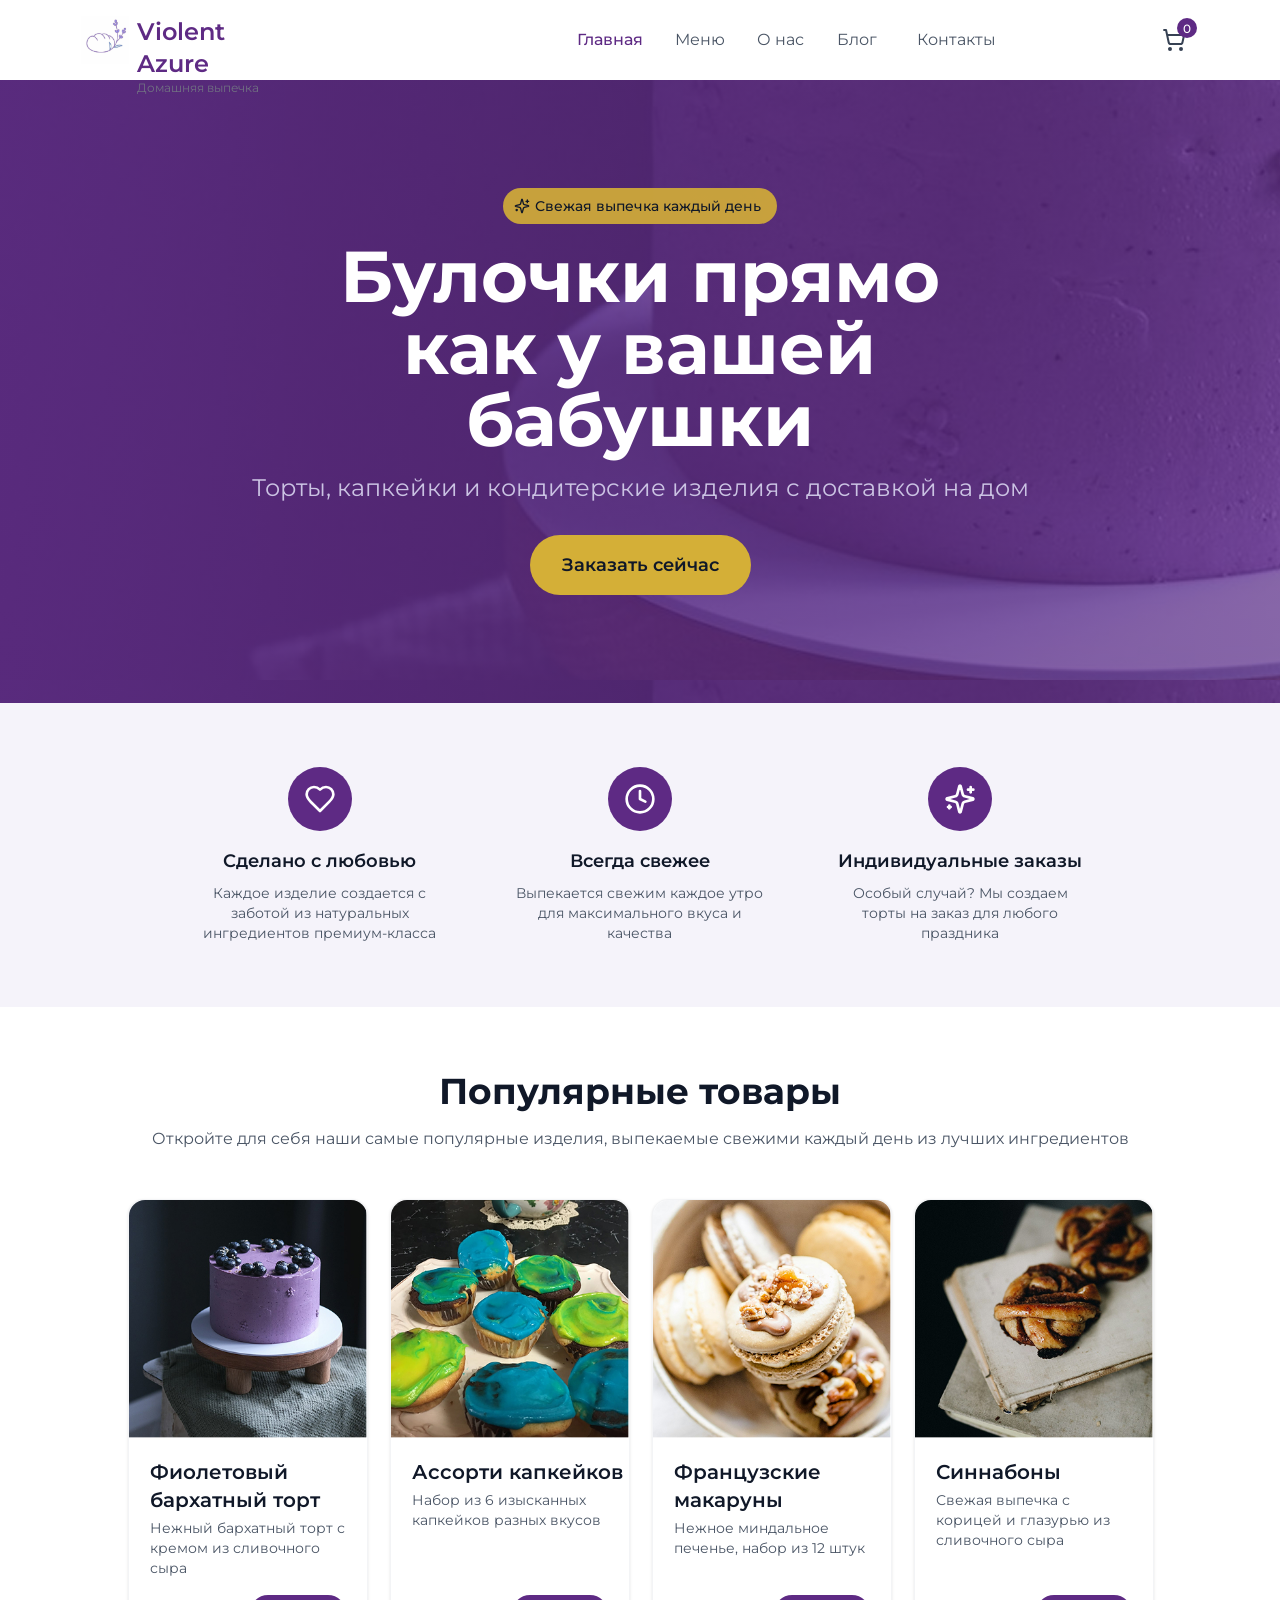
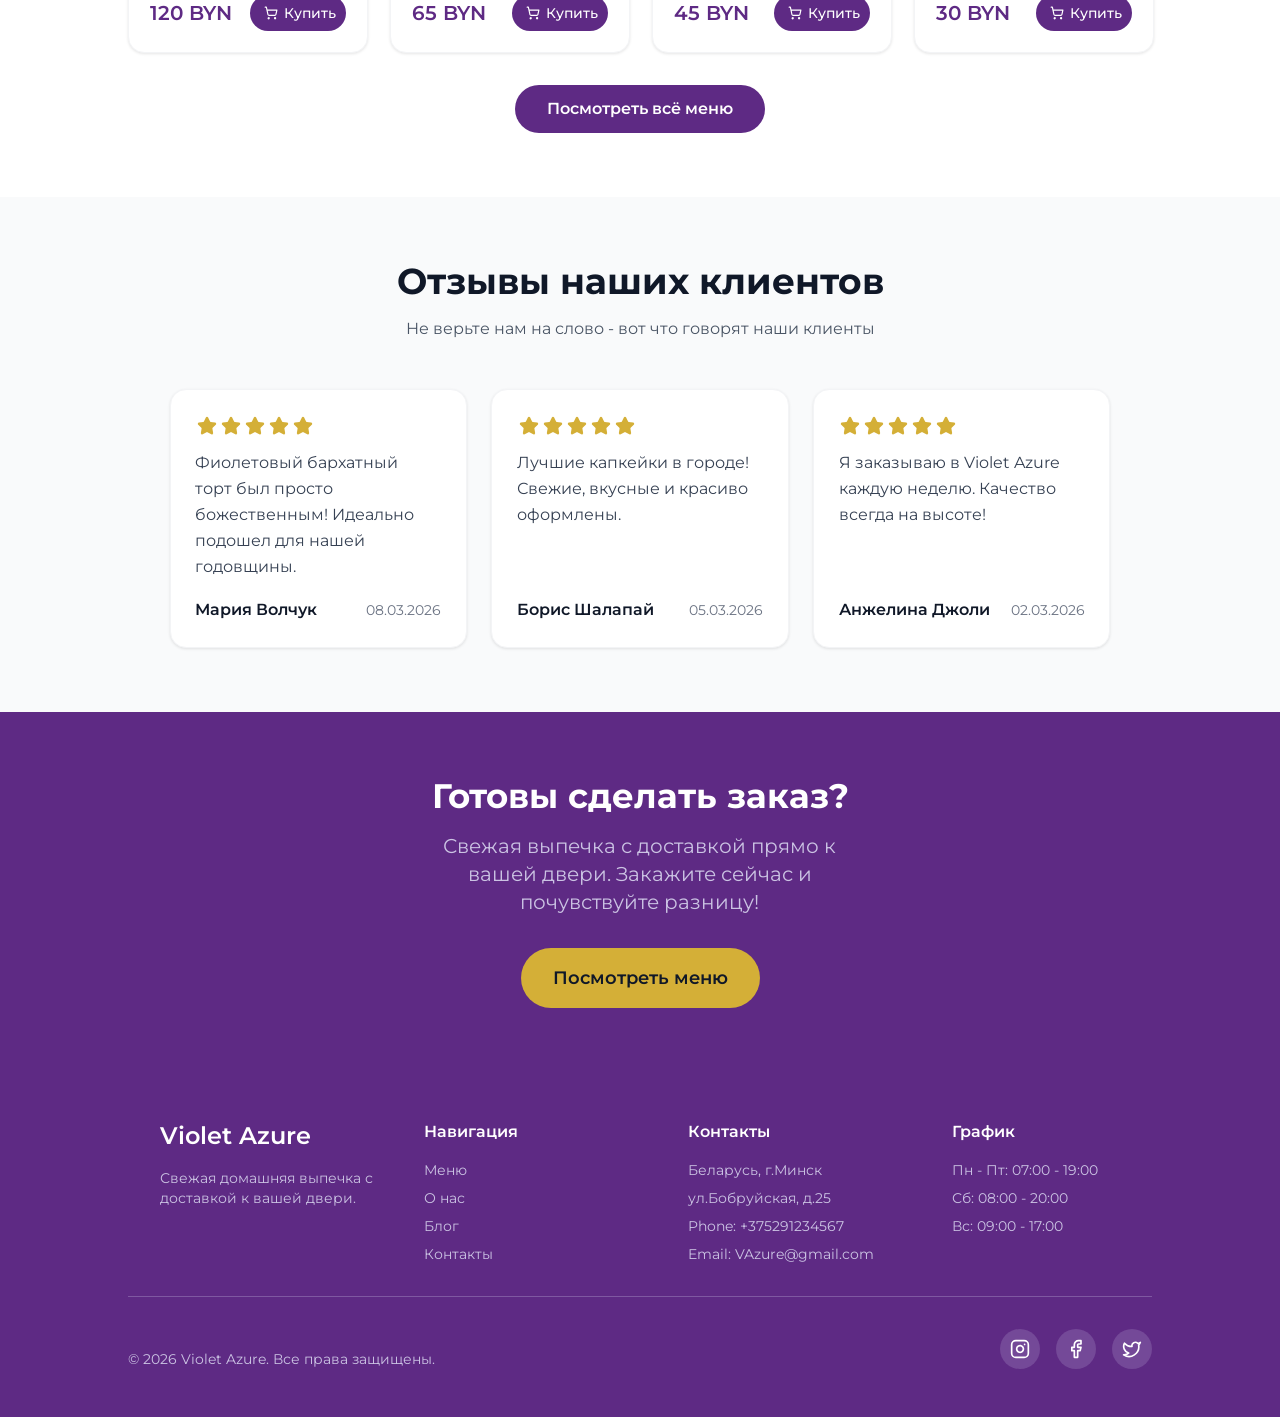
==== commit 7269f281: "scss added" ====
--- a/index.html
+++ b/index.html
@@ -4,6 +4,8 @@
     <meta charset="UTF-8">
     <meta name="viewport" content="width=device-width, initial-scale=1.0">
     <link rel="stylesheet" href="./static/styles/main.css">
+    <link rel="stylesheet" href="./static/styles/general.css">
+    <link rel="stylesheet" href="./static/styles/main-sass.css">
     <link rel="preconnect" href="https://fonts.googleapis.com">
     <link rel="preconnect" href="https://fonts.gstatic.com" crossorigin>
     <link href="https://fonts.googleapis.com/css2?family=Montserrat:ital,wght@0,100..900;1,100..900&display=swap?&subset=cyrillic,cyrillic-ext" rel="stylesheet">
--- a/static/styles/main.css
+++ b/static/styles/main.css
@@ -1,141 +1,3 @@
-h1,h2,h3,h4,h5,h6,p{
-    margin: 0;
-}
-a{
-    text-decoration: none;
-}
-ul,ol{
-    padding: 0;
-    margin: 0;
-}
-html{
-    font-size: 16px;
-}
-body{
-    margin: 0;
-    padding: 0;
-}
-
-header{
-    display: flex;
-    min-height: 7vh;
-    max-width: 100vw;
-    padding-inline: 81px;
-    flex-direction: row;
-    justify-content: space-between;
-    align-items: center;
-}
-.logo-container{
-    display: flex;
-    flex-direction: row;
-    gap:8px;
-    height: 48px;
-    width: 17vw;
-    font-family: 'Montserrat';
-    text-align: left;
-    padding-block:16px;
-}
-
-.name{
-    font-size: 1.5rem;
-    line-height: 2rem;
-    font-weight:600;
-    color: #5E2A84;
-}
-
-.description{
-    font-size: 0.75rem;
-    line-height: 1rem;
-    font-weight: 400;
-    color:#717182;
-}
-
-.header-container{
-    display: flex;
-    padding-block: 28px;
-    width: 23vw;
-    height: 24px;
-}
-
-.header-list{
-    display: flex;
-    flex-direction: row;
-    gap:32px;
-    list-style: none;
-}
-.header-list li{
-    min-width: 48px;
-}
-.header-list li a{
-    font-weight: 400;
-    font-family: 'Montserrat';
-    line-height: 1.5rem;
-    color:#4A5565;
-    font-size: 1rem;
-}
-.header-list li .active-link{
-    color: #5E2A84;
-    font-weight: 500;
-}
-
-.basket{
-    position: relative;
-    display: inline-flex;
-    width: 50px;
-    height: 50px;
-    border-radius: 50%;
-    justify-content: center;
-    align-items: center;
-}
-
-.basket::after{
-    display: flex;
-    position: absolute;
-    content: "0";
-    top:3px;
-    right: 2px;
-    justify-content: center;
-    align-items: center;
-    width: 20px;
-    height: 20px;
-    border-radius: 50%;
-    font-weight: 500;
-    font-family: 'Montserrat';
-    font-size: 0.75rem;
-    background-color: #5E2A84;
-    color: #FFFFFF;
-}
-
-.basket:hover{
-    transition-duration: 0.2s;
-    background-color: rgb(203, 195, 227,0.2);
-}
-
-.header-list li a:hover{
-    color: #5E2A84;
-}
-.menu-toggle{
-    display: none;
-}
-.burger{
-    display: none;
-    width: 44px;
-    height: 44px;
-    border-radius: 50%;
-    border: 1px solid #CBC3E3;
-    align-items: center;
-    justify-content: center;
-    gap: 4px;
-    flex-direction: column;
-    cursor: pointer;
-}
-.burger span{
-    width: 18px;
-    height: 2px;
-    background-color: #5E2A84;
-    border-radius: 2px;
-}
-
 .fresh-daily{
     background-image: url('../images/Purple\ velvet\ cake.jpg');
     min-height: 55.6vh;
@@ -148,15 +10,12 @@
     box-sizing: border-box;
 }
 
-
 .fresh-daily-container{
     height: 100%;
-    text-align: center;
     display: flex;
     align-items: center;
     flex-direction: column;
-    margin: auto;
-    width: 80%;
+    margin-block: auto;
 }
 
 .fresh-daily-link{
@@ -240,13 +99,10 @@
     box-sizing: border-box;
     padding: 64px;
     height: 100%;
-    width: 88vw;
-    margin-inline: auto;
     display: flex;
     flex-direction: row;
     justify-content: center;
     gap:65px;
-    text-align: center;
 }
 .facts-info{
     display: flex;
@@ -285,11 +141,8 @@
     display: flex;
 }
 .products-container{
-    width:80vw;
-    margin-inline: auto;
     height: 85%;
     margin-block: 64px;
-    font-family: 'Montserrat';
     display: flex;
     flex-direction: column;
     align-items: center;
@@ -322,9 +175,6 @@
     width: 100%;
     display: flex;
     flex-direction: column;
-    border:1px solid #F3F4F6;
-    box-shadow: 0 1px 3px rgba(0, 0, 0, 0.1);
-    border-radius: 16px;
     text-align: left;
 }
 .products-item>img{
@@ -452,9 +302,6 @@
 .rate-container{
     height: 100%;
     margin-block: 64px;
-    width: 80%;
-    margin-inline: auto;
-    font-family: 'Montserrat';
     display: flex;
     flex-direction: column;
     align-items: center;
@@ -487,11 +334,7 @@
     display: flex;
     flex-direction: column;
     box-sizing: border-box;
-    border:1px solid #F3F4F6;
-    box-shadow: 0 1px 3px rgba(0, 0, 0, 0.1);
-    border-radius: 16px;
     text-align: left;
-    background-color: rgb(255,255,255);
 }
 .rate-item:hover{
     transition-duration: 0.2s;
@@ -544,15 +387,11 @@
     display: flex;
 }
 .browse-container{
-    width:80%;
     height: 61.5%;
     margin-block:64px;
-    margin-inline: auto;
     display: flex;
     flex-direction: column;
     align-items: center;
-    font-family: 'Montserrat';
-    text-align: center;
 }
 .browse-container>h2{
     font-size: 2.125rem;
@@ -591,108 +430,7 @@
     width: 100%;
 }
 
-footer{
-    max-width:100vw;
-    min-height: 31.9vh;
-    background-color: #5E2A84;
-    color: #FFFFFF;
-}
-.footer-container{
-    width: 80%;
-    box-sizing: border-box;
-    height: 100%;
-    margin-inline: auto;
-    display: flex;
-    flex-direction: column;
-    gap:32px;
-    font-family: 'Montserrat';
-    padding-block: 48px;
-}
-.footer-info{
-    width: 100%;
-    margin-inline: 32px;
-    display: flex;
-    flex-direction: row;
-    gap:32px;
-    height: auto;
-}
-.footer-item{
-    display: flex;
-    flex-direction: column;
-    gap:16px;
-    width:25%;
-    text-align: left;
-}
-.footer-item:first-child h2{
-    font-weight: 600;
-    font-size: 1.5rem;
-    line-height: 2rem;
-}
-.footer-item h2{
-    font-weight: 600;
-    font-size: 1rem;
-    line-height: 1.5rem;
-}
-.footer-item span,
-.footer-item a,
-.footer-item p{
-    font-weight: 400;
-    font-size: 0.875rem;
-    color: #CBC3E3;
-    line-height: 1.25rem;
-}
-
-.footer-item nav{
-    display: flex;
-    flex-direction: column;
-}
-
-.footer-item nav ul{
-    list-style-type: none;
-    display: inline-flex;
-    flex-direction: column;
-    gap:8px;
-}
-
-.footer-item-contacts{
-    display: flex;
-    flex-direction: column;
-    gap:8px;
-}
-.footer-item-hours{
-    display: flex;
-    flex-direction: column;
-    gap:8px;
-}
-.footer-bottom{
-    border-top:1px solid rgb(203, 195, 227,0.3);
-    display: flex;
-    height: 100%;
-    flex-direction: row;
-    justify-content: space-between;
-    align-items: end;
-    width: 100%;
-    padding-top: 32px;
-    font-size: 0.875rem;
-    font-weight: 400;
-    color: #CBC3E3;
-    line-height: 1.25rem;
-}
-
-.footer-bottom-icons{
-    display: flex;
-    flex-direction: row;
-    gap:16px;
-}
-.footer-bottom-icon{
-    display: inline-flex;
-    justify-content: center;
-    align-items: center;
-    background-color: rgb(203, 195, 227,0.2);
-    border-radius: 50%;
-    width: 40px;
-    aspect-ratio: 1;
-}
+
 
 @media (max-width: 1200px){
     header{
--- a/static/styles/general.css
+++ b/static/styles/general.css
@@ -0,0 +1,240 @@
+h1,h2,h3,h4,h5,h6,p{
+    margin: 0;
+}
+a{
+    text-decoration: none;
+}
+ul,ol{
+    padding: 0;
+    margin: 0;
+}
+html{
+    font-size: 16px;
+}
+body{
+    margin: 0;
+    padding: 0;
+}
+
+header{
+    display: flex;
+    min-height: 7vh;
+    max-width: 100vw;
+    padding-inline: 81px;
+    flex-direction: row;
+    justify-content: space-between;
+    align-items: center;
+}
+.logo-container{
+    display: flex;
+    flex-direction: row;
+    gap:8px;
+    font-family: 'Montserrat';
+    height: 48px;
+    width: 17vw;
+    text-align: left;
+    padding-block:16px;
+}
+
+.name{
+    font-size: 1.5rem;
+    line-height: 2rem;
+    font-weight:600;
+    color: #5E2A84;
+}
+
+.description{
+    font-size: 0.75rem;
+    line-height: 1rem;
+    font-weight: 400;
+    color:#717182;
+}
+
+.header-container{
+    display: flex;
+    padding-block: 28px;
+    width: 23vw;
+    height: 24px;
+}
+
+.header-list{
+    display: flex;
+    flex-direction: row;
+    gap:32px;
+    list-style: none;
+}
+.header-list li{
+    min-width: 48px;
+}
+.header-list li a{
+    font-weight: 400;
+    font-family: 'Montserrat';
+    line-height: 1.5rem;
+    color:#4A5565;
+    font-size: 1rem;
+}
+.header-list li .active-link{
+    color: #5E2A84;
+    font-weight: 500;
+}
+
+.basket{
+    position: relative;
+    display: inline-flex;
+    width: 50px;
+    height: 50px;
+    border-radius: 50%;
+    justify-content: center;
+    align-items: center;
+}
+
+.basket::after{
+    display: flex;
+    position: absolute;
+    content: "0";
+    top:3px;
+    right: 2px;
+    justify-content: center;
+    align-items: center;
+    width: 20px;
+    height: 20px;
+    border-radius: 50%;
+    font-weight: 500;
+    font-family: 'Montserrat';
+    font-size: 0.75rem;
+    background-color: #5E2A84;
+    color: #FFFFFF;
+}
+
+.basket:hover{
+    transition-duration: 0.2s;
+    background-color: rgb(203, 195, 227,0.2);
+}
+
+.header-list li a:hover{
+    color: #5E2A84;
+}
+.menu-toggle{
+    display: none;
+}
+.burger{
+    display: none;
+    width: 44px;
+    height: 44px;
+    border-radius: 50%;
+    border: 1px solid #CBC3E3;
+    align-items: center;
+    justify-content: center;
+    gap: 4px;
+    flex-direction: column;
+    cursor: pointer;
+}
+.burger span{
+    width: 18px;
+    height: 2px;
+    background-color: #5E2A84;
+    border-radius: 2px;
+}
+
+footer{
+    max-width:100vw;
+    min-height: 31.9vh;
+    background-color: #5E2A84;
+    color: #FFFFFF;
+}
+.footer-container{
+    width: 80%;
+    box-sizing: border-box;
+    height: 100%;
+    margin-inline: auto;
+    display: flex;
+    flex-direction: column;
+    gap:32px;
+    font-family: 'Montserrat';
+    padding-block: 48px;
+}
+.footer-info{
+    width: 100%;
+    margin-inline: 32px;
+    display: flex;
+    flex-direction: row;
+    gap:32px;
+    height: auto;
+}
+.footer-item{
+    display: flex;
+    flex-direction: column;
+    gap:16px;
+    width:25%;
+    text-align: left;
+}
+.footer-item:first-child h2{
+    font-weight: 600;
+    font-size: 1.5rem;
+    line-height: 2rem;
+}
+.footer-item h2{
+    font-weight: 600;
+    font-size: 1rem;
+    line-height: 1.5rem;
+}
+.footer-item span,
+.footer-item a,
+.footer-item p{
+    font-weight: 400;
+    font-size: 0.875rem;
+    color: #CBC3E3;
+    line-height: 1.25rem;
+}
+
+.footer-item nav{
+    display: flex;
+    flex-direction: column;
+}
+
+.footer-item nav ul{
+    list-style-type: none;
+    display: inline-flex;
+    flex-direction: column;
+    gap:8px;
+}
+
+.footer-item-contacts{
+    display: flex;
+    flex-direction: column;
+    gap:8px;
+}
+.footer-item-hours{
+    display: flex;
+    flex-direction: column;
+    gap:8px;
+}
+.footer-bottom{
+    border-top:1px solid rgb(203, 195, 227,0.3);
+    display: flex;
+    height: 100%;
+    flex-direction: row;
+    justify-content: space-between;
+    align-items: end;
+    width: 100%;
+    padding-top: 32px;
+    font-size: 0.875rem;
+    font-weight: 400;
+    color: #CBC3E3;
+    line-height: 1.25rem;
+}
+
+.footer-bottom-icons{
+    display: flex;
+    flex-direction: row;
+    gap:16px;
+}
+.footer-bottom-icon{
+    display: inline-flex;
+    justify-content: center;
+    align-items: center;
+    background-color: rgb(203, 195, 227,0.2);
+    border-radius: 50%;
+    width: 40px;
+    aspect-ratio: 1;
+}
--- a/static/styles/main-sass.css
+++ b/static/styles/main-sass.css
@@ -0,0 +1,48 @@
+.products-item {
+  border: 1px solid #F3F4F6;
+  border-radius: 16px;
+  background-color: #FFFFFF;
+  box-shadow: 0 1px 3px rgba(0, 0, 0, 0.1);
+}
+
+.rate-item {
+  border: 1px solid #F3F4F6;
+  border-radius: 16px;
+  background-color: #FFFFFF;
+  box-shadow: 0 1px 3px rgba(0, 0, 0, 0.1);
+}
+
+.browse-container {
+  width: 80%;
+  margin-inline: auto;
+  text-align: center;
+  font-family: "Montserrat", sans-serif;
+}
+
+.rate-container {
+  width: 80%;
+  margin-inline: auto;
+  text-align: left;
+  font-family: "Montserrat", sans-serif;
+}
+
+.products-container {
+  width: 80%;
+  margin-inline: auto;
+  text-align: left;
+  font-family: "Montserrat", sans-serif;
+}
+
+.facts-container {
+  width: 80%;
+  margin-inline: auto;
+  text-align: center;
+  font-family: "Montserrat", sans-serif;
+}
+
+.fresh-daily-container {
+  width: 80%;
+  margin-inline: auto;
+  text-align: center;
+  font-family: "Montserrat", sans-serif;
+}/*# sourceMappingURL=main-sass.css.map */
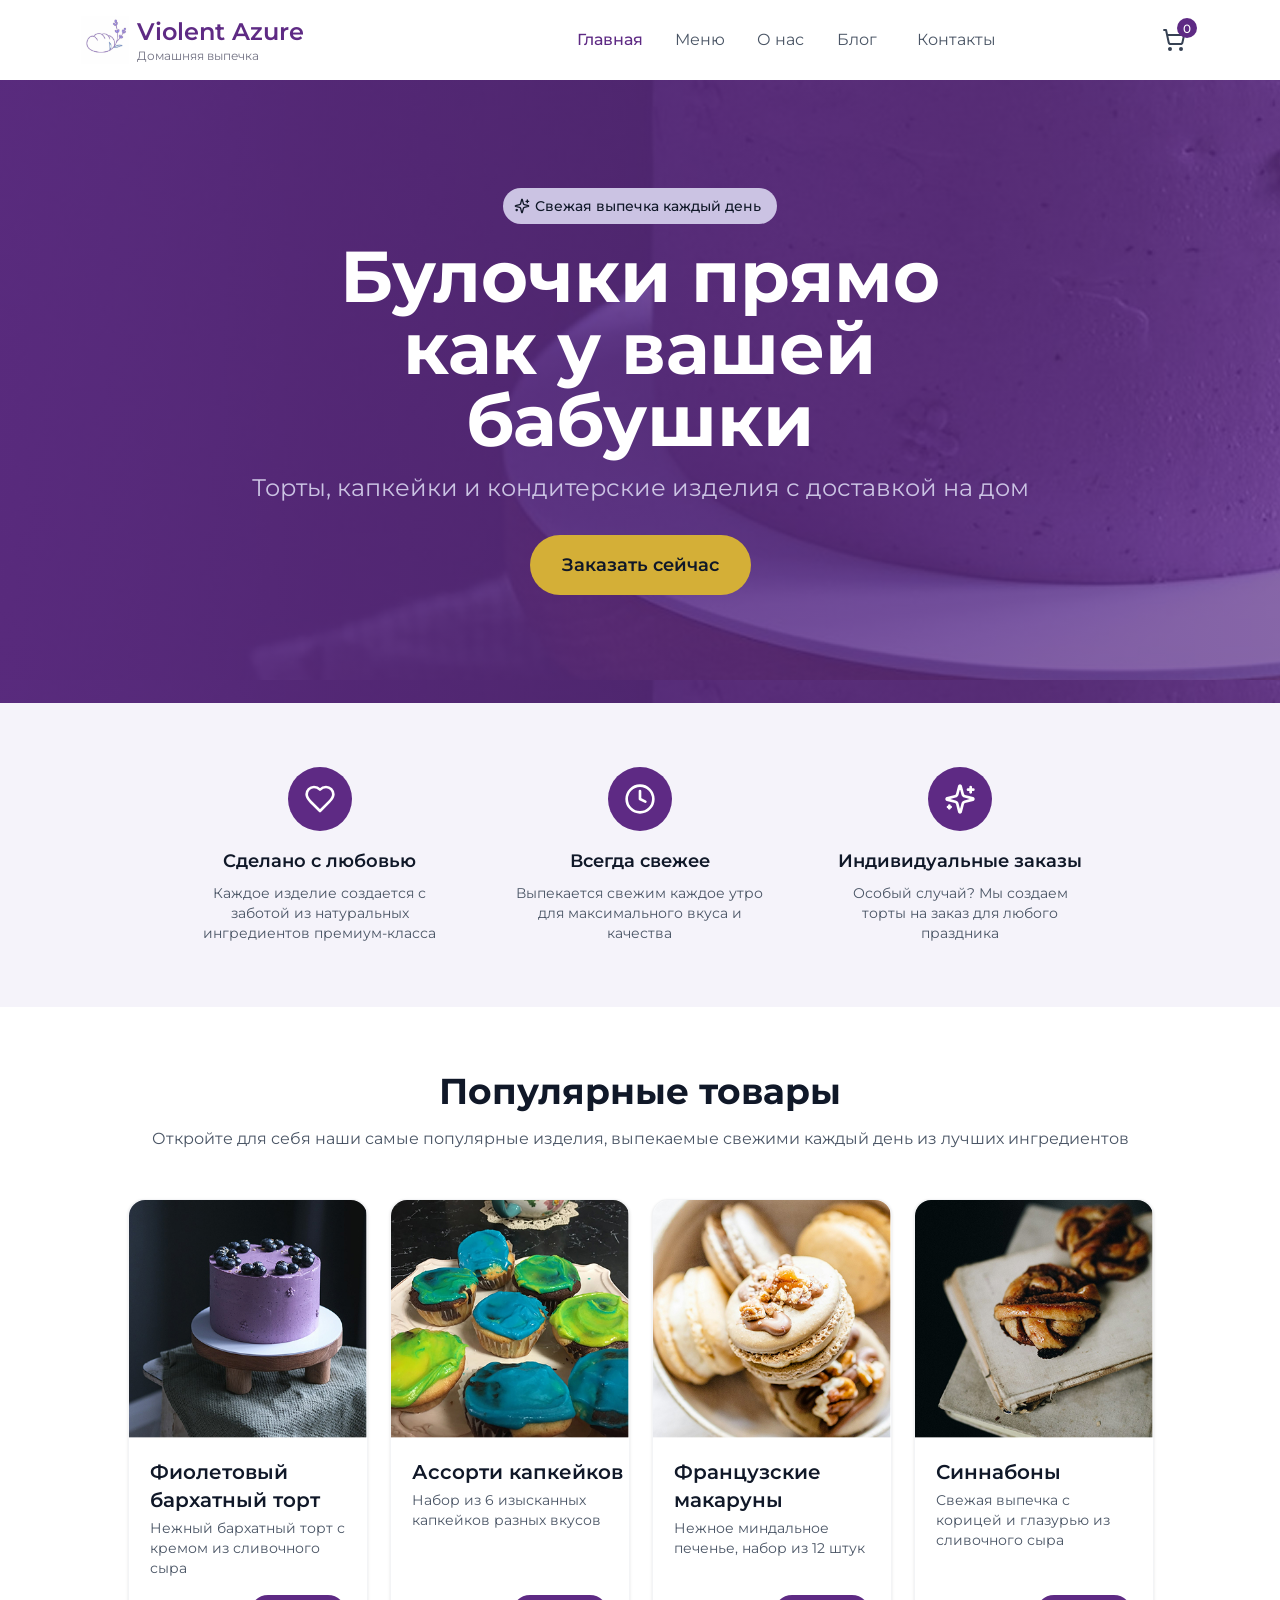
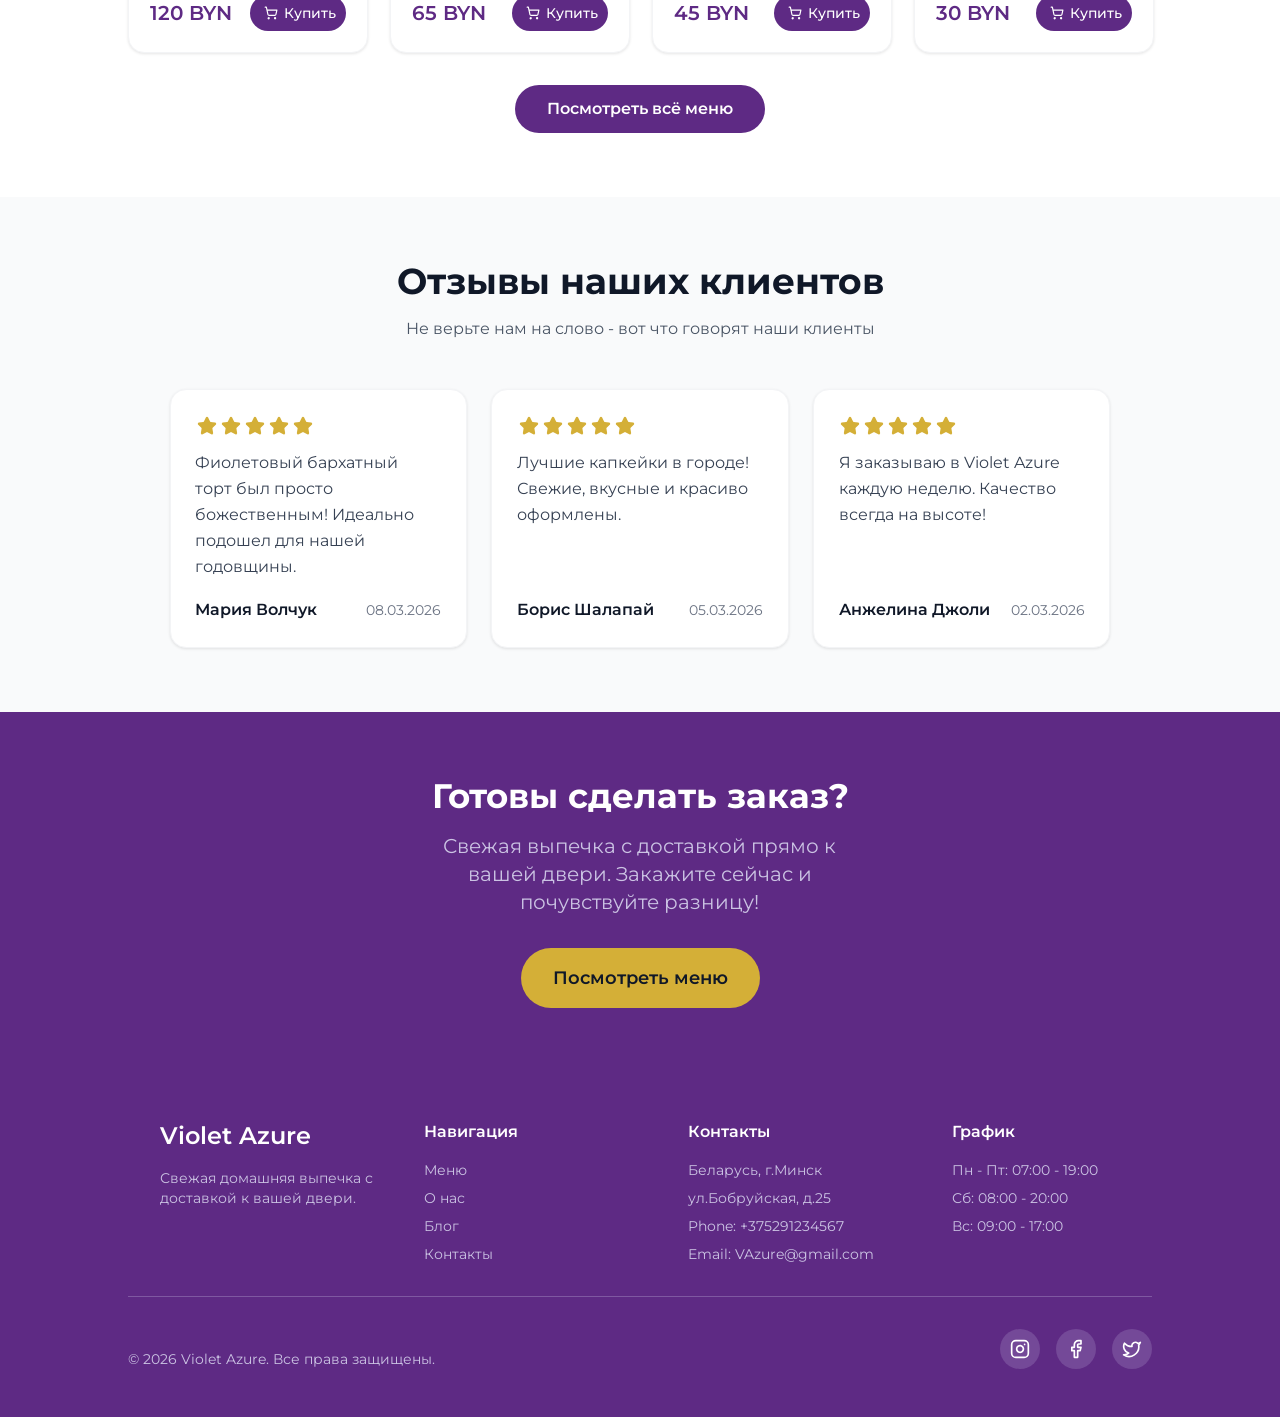
==== commit 5e013749: "fix" ====
--- a/index.html
+++ b/index.html
@@ -3,8 +3,8 @@
 <head>
     <meta charset="UTF-8">
     <meta name="viewport" content="width=device-width, initial-scale=1.0">
+    <link rel="stylesheet" href="./static/styles/general.css">
     <link rel="stylesheet" href="./static/styles/main.css">
-    <link rel="stylesheet" href="./static/styles/general.css">
     <link rel="stylesheet" href="./static/styles/main-sass.css">
     <link rel="preconnect" href="https://fonts.googleapis.com">
     <link rel="preconnect" href="https://fonts.gstatic.com" crossorigin>
@@ -26,7 +26,7 @@
         </label>
         <nav class="header-container">
             <ul class="header-list">
-                <li><a class="active-link" href="#">Главная</a></li>
+                <li><a class="active-link"  href="#">Главная</a></li>
                 <li><a href="./menu.html">Меню</a></li>
                 <li><a href="./about-us.html">О нас</a></li>
                 <li><a href="./blog.html">Блог</a></li>
--- a/static/styles/general.css
+++ b/static/styles/general.css
@@ -4,6 +4,7 @@
 a{
     text-decoration: none;
 }
+
 ul,ol{
     padding: 0;
     margin: 0;
@@ -29,11 +30,13 @@
     display: flex;
     flex-direction: row;
     gap:8px;
-    font-family: 'Montserrat';
-    height: 48px;
+    align-items: center;
+    font-family: 'Montserrat';
+    min-height: 48px;
+    height: auto;
     width: 17vw;
     text-align: left;
-    padding-block:16px;
+    padding-block:8px;
 }
 
 .name{
@@ -41,6 +44,7 @@
     line-height: 2rem;
     font-weight:600;
     color: #5E2A84;
+    white-space: nowrap;
 }
 
 .description{
@@ -48,6 +52,7 @@
     line-height: 1rem;
     font-weight: 400;
     color:#717182;
+    white-space: nowrap;
 }
 
 .header-container{
@@ -186,7 +191,10 @@
     color: #CBC3E3;
     line-height: 1.25rem;
 }
-
+.footer-item a:hover{
+    color:#FFFFFF;
+    transition-duration: 0.2s;
+}
 .footer-item nav{
     display: flex;
     flex-direction: column;
@@ -237,4 +245,48 @@
     border-radius: 50%;
     width: 40px;
     aspect-ratio: 1;
+}
+.footer-bottom-icon:hover{
+    background-color: rgb(203, 195, 227,0.5);
+    transition-duration: 0.2s;
+}
+
+@media(max-width:768px){
+    header{
+        padding-inline: 14px;
+        min-height: auto;
+        padding-block: 10px;
+        position: relative;
+    }
+    .logo-text{
+        display: none;
+    }
+    .header-container{
+        width: 50vw;
+        display: none;
+        position: absolute;
+        top: 100%;
+        left: 14px;
+        right: 14px;
+        background-color: #FFFFFF;
+        border: 1px solid #F3F4F6;
+        padding: 12px;
+        z-index: 10;
+    }
+    .header-list{
+        flex-direction: column;
+        gap: 10px;
+    }
+    .header-list li a{
+        display: block;
+        padding: 8px 10px;
+        border-radius: 8px;
+    }
+    .menu-toggle:checked ~ .header-container{
+        display: flex;
+    }
+    .burger{
+        display: inline-flex;
+        margin-left: auto;
+    }
 }
--- a/static/styles/main.css
+++ b/static/styles/main.css
@@ -24,7 +24,7 @@
     height: 36px;
     box-sizing: border-box;
     border-radius: 60px;
-    background-color:  rgb(212,175,55,0.9);;
+    background-color: #CBC3E3;
     justify-content: right;
     align-items: center;
     padding-inline:16px;
@@ -73,7 +73,6 @@
     display: inline-flex;
     width: fit-content;
     box-sizing: border-box;
-    padding-inline: 32px;
     height: 60px;
     margin-top: 31px;
     border-radius: 60px;
@@ -82,12 +81,12 @@
     align-items: center;
 }
 .fresh-daily-order a{
+    padding-inline: 32px;
     font-family: 'Montserrat';
     font-weight: 600;
     color:#101828;
     font-size: 1.125rem;
     line-height: 1.75rem;
-    width: 100%;
 }
 
 .facts{
@@ -274,9 +273,9 @@
 }
 .products-button{
     height: 48px;
-    padding-inline: 32px;
     background-color: #5E2A84;
     display: flex;
+    width: fit-content;
     justify-content: center;
     align-items: center;
     border-radius: 48px;
@@ -291,7 +290,7 @@
     font-size: 1rem;
     line-height: 1.5rem;
     font-weight: 600;
-    width: 100%;
+    padding-inline: 32px;
 }
 .rate{
     max-width: 100vw;
@@ -409,7 +408,7 @@
     width: 42%;
 }
 .browse-button{
-    padding-inline: 32px;
+    width: fit-content;
     height: 60px;
     border-radius: 16px;
     background-color: #D4AF37;
@@ -427,7 +426,7 @@
     font-weight: 600;
     font-size: 1.125rem;
     line-height: 1.75rem;
-    width: 100%;
+    padding-inline: 32px;
 }
 
 
@@ -457,6 +456,22 @@
 }
 
 @media (max-width: 992px){
+    header{
+        flex-wrap: wrap;
+        justify-content: center;
+        padding-inline: 20px;
+        padding-block: 12px;
+    }
+    .header-container{
+        order: 3;
+        width: 100%;
+        padding-block: 8px;
+    }
+    .header-list{
+        width: 100%;
+        justify-content: center;
+        gap: 16px 20px;
+    }
     .fresh-daily-link{
         width: auto;
         padding-inline: 24px;
--- a/static/styles/main-sass.css
+++ b/static/styles/main-sass.css
@@ -45,4 +45,28 @@
   margin-inline: auto;
   text-align: center;
   font-family: "Montserrat", sans-serif;
+}
+
+.fresh-daily-order a {
+  display: flex;
+  align-items: center;
+  justify-content: center;
+  width: 100%;
+  height: 100%;
+}
+
+.products-button a {
+  display: flex;
+  align-items: center;
+  justify-content: center;
+  width: 100%;
+  height: 100%;
+}
+
+.browse-button a {
+  display: flex;
+  align-items: center;
+  justify-content: center;
+  width: 100%;
+  height: 100%;
 }/*# sourceMappingURL=main-sass.css.map */
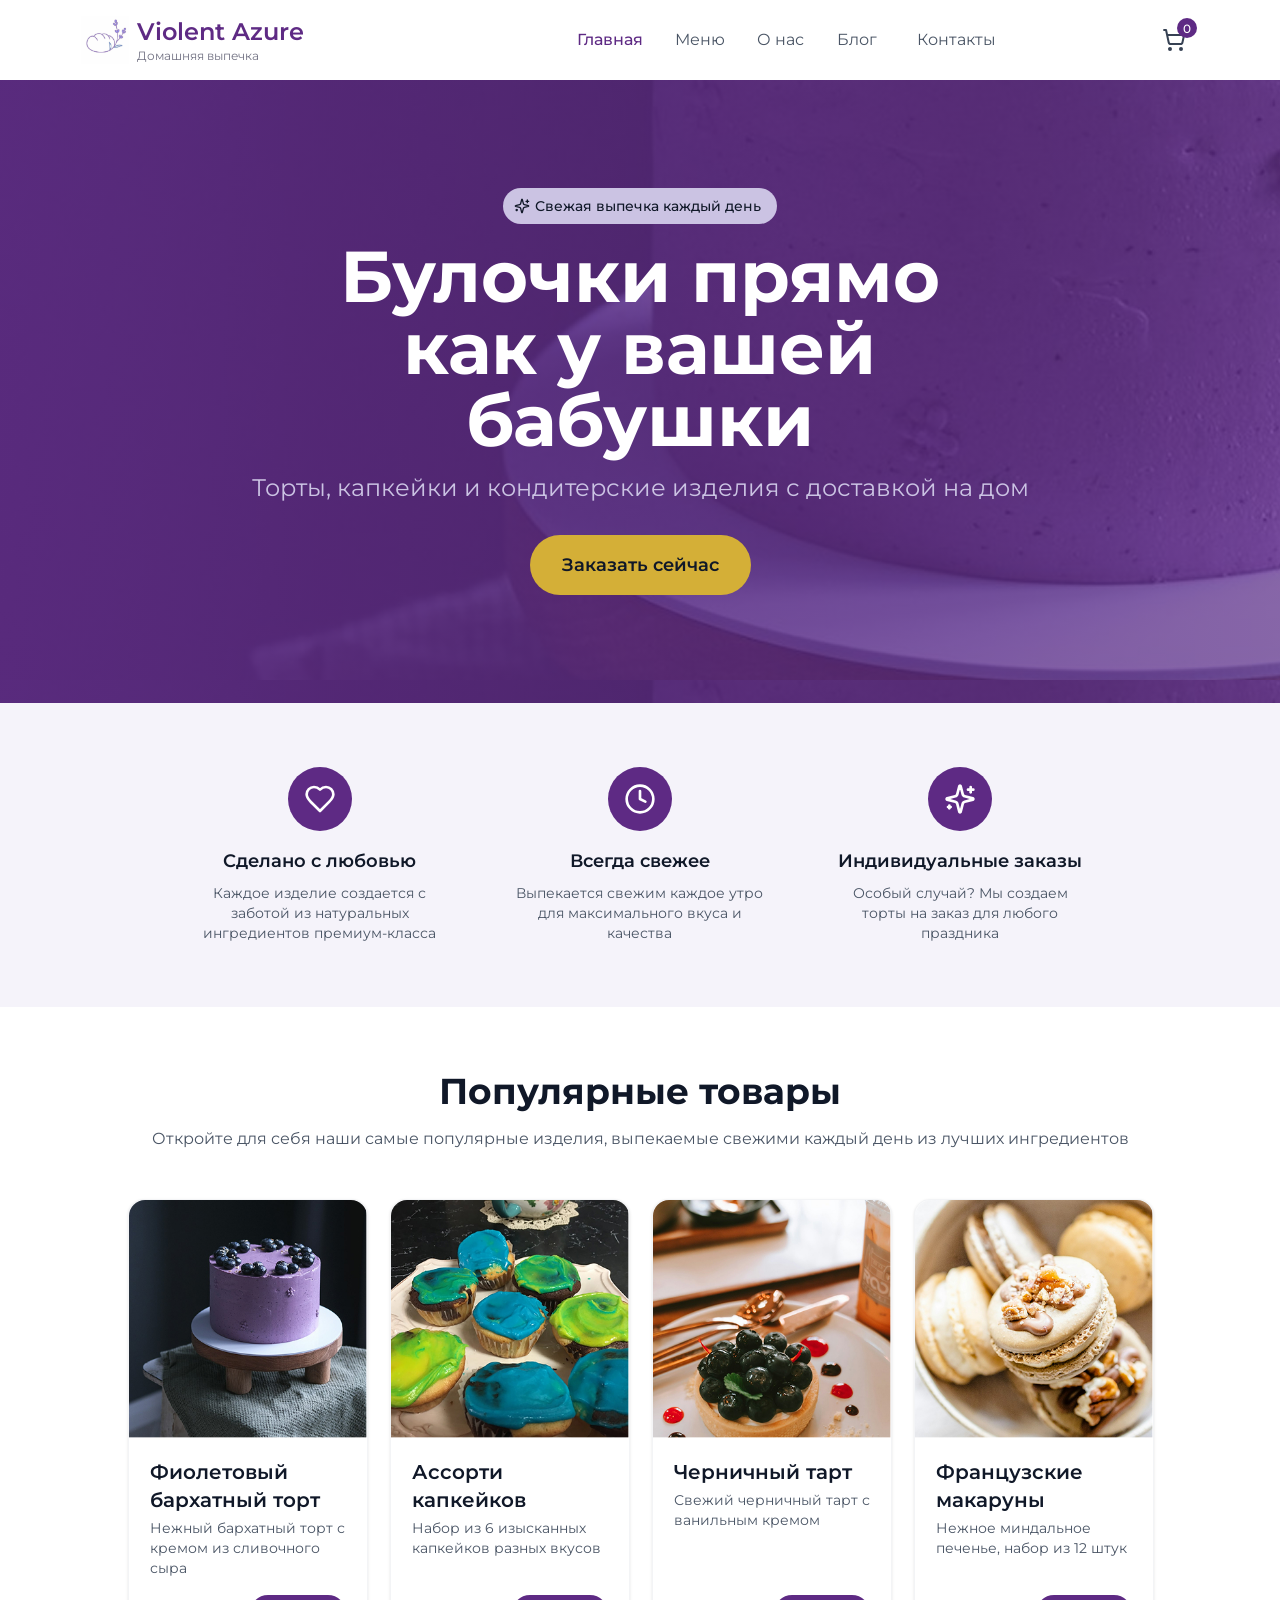
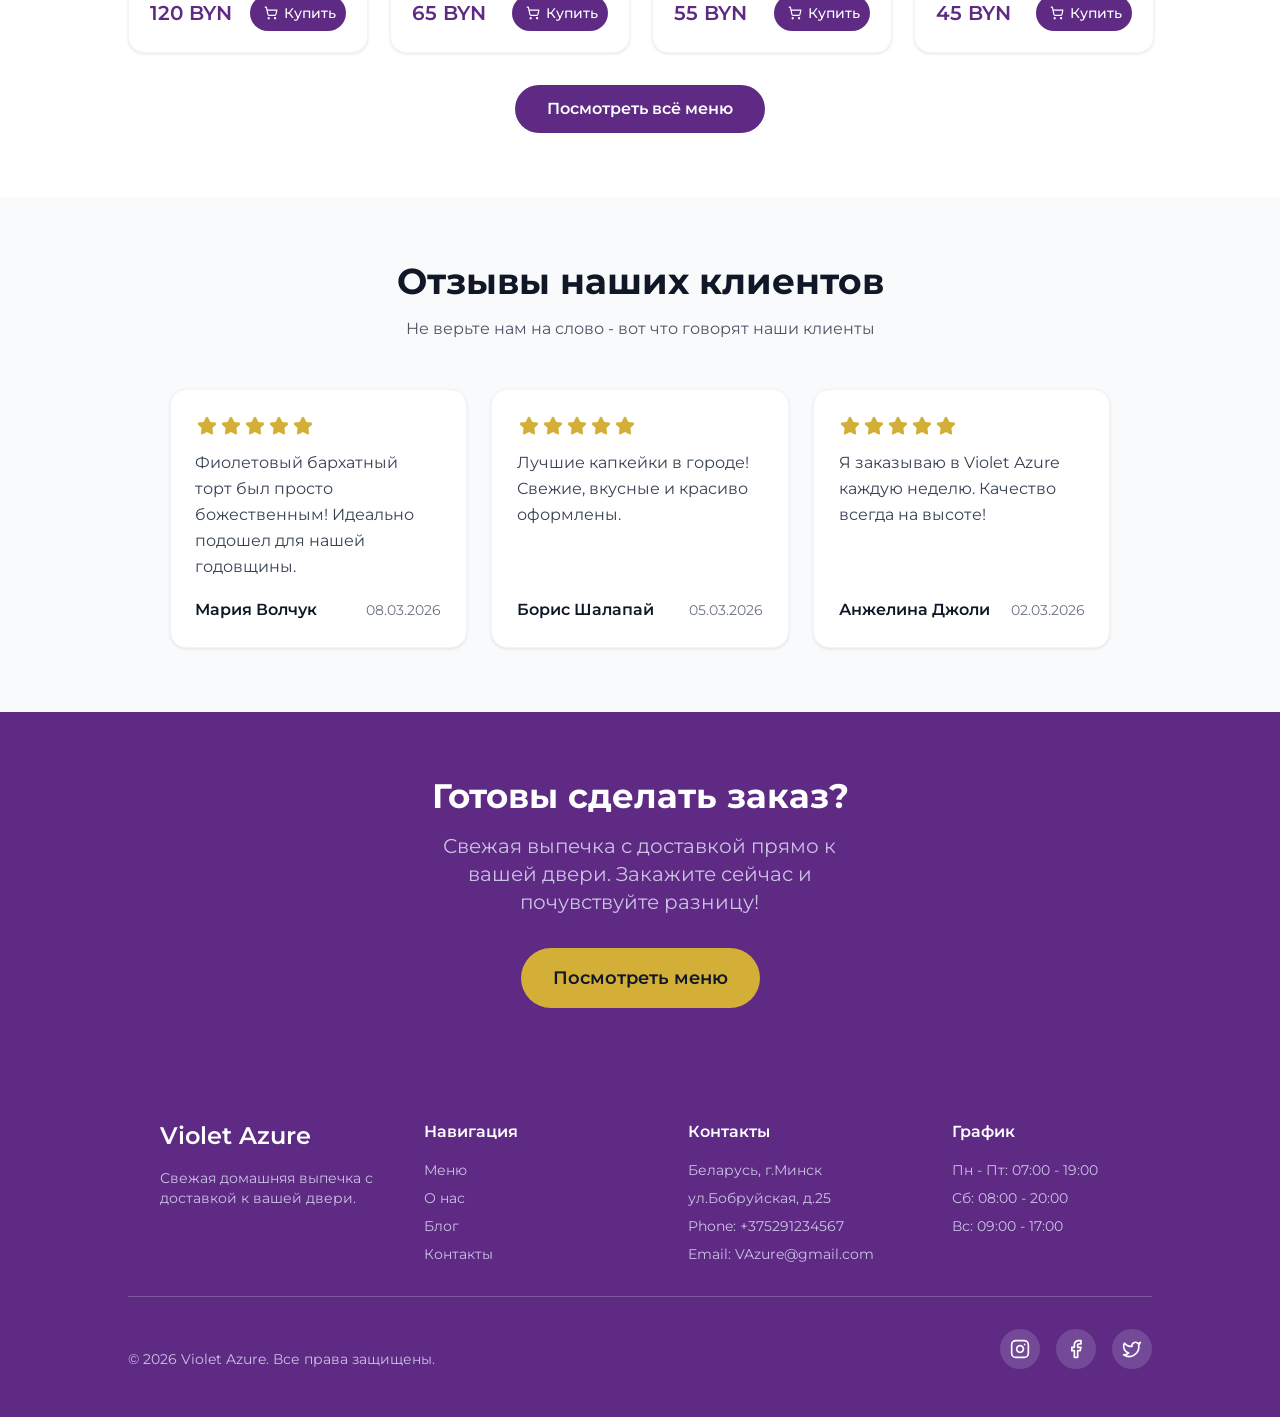
==== commit febcf32b: "burger" ====
--- a/index.html
+++ b/index.html
@@ -14,7 +14,7 @@
 <body>
     <header>
         <div class="logo-container">
-            <img src="./static/images/Logo.png" alt="logo" width="48" height="48">
+            <a href="./index.html"><img src="./static/images/Logo.png" alt="logo" width="48" height="48"></a>
             <div class="logo-text">
                 <h1 class="name">Violent Azure</h1>
                 <h3 class="description">Домашняя выпечка</h3>
@@ -100,50 +100,7 @@
                 <h2>Популярные товары</h2>
                 <p>Откройте для себя наши самые популярные изделия, выпекаемые свежими каждый день из лучших ингредиентов</p>
                 <div class="products-info">
-                    <div class="products-item">
-                        <img src="./static/images/Products/Purple Velvet Cake.jpg" alt="">
-                        <h3>Фиолетовый бархатный торт</h3>
-                        <p>Нежный бархатный торт с кремом из сливочного сыра</p>
-                        <div class="products-item-footer">
-                            <span>120 BYN</span>
-                            <div class="products-item-button">
-                                <a href="#">Купить</a>
-                            </div>
-                        </div>
-                    </div>
-                    <div class="products-item">
-                        <img src="./static/images/Products/Assorted Cupcakes.jpg" alt="">
-                        <h3>Ассорти капкейков</h3>
-                        <p>Набор из 6 изысканных капкейков разных вкусов</p>
-                        <div class="products-item-footer">
-                            <span>65 BYN</span>
-                            <div class="products-item-button">
-                                <a href="#">Купить</a>
-                            </div>  
-                        </div>
-                    </div>
-                    <div class="products-item">
-                        <img src="./static/images/Products/French Macarons.jpg" alt="">
-                        <h3>Французские макаруны</h3>
-                        <p>Нежное миндальное печенье, набор из 12 штук</p>
-                        <div class="products-item-footer">
-                            <span>45 BYN</span>
-                            <div class="products-item-button">
-                                <a href="#">Купить</a>
-                            </div>
-                        </div>
-                    </div>
-                    <div class="products-item">
-                        <img src="./static/images/Products/Cinnamon Rolls.jpg" alt="">
-                        <h3>Синнабоны</h3>
-                        <p>Свежая выпечка с корицей и глазурью из сливочного сыра</p>
-                        <div class="products-item-footer">
-                            <span>30 BYN</span>
-                            <div class="products-item-button">
-                                <a href="#">Купить</a>
-                            </div>
-                        </div>
-                    </div>
+
                 </div>
                 <div class="products-button">
                     <a href="./menu.html">Посмотреть всё меню</a>
@@ -300,6 +257,7 @@
             </div>
         </div>
     </footer>
+    <script src="./static/scrypts/setPopular.js"></script>
 </body>
 
 
--- a/static/styles/general.css
+++ b/static/styles/general.css
@@ -37,6 +37,10 @@
     width: 17vw;
     text-align: left;
     padding-block:8px;
+}
+.logo-container a{
+    max-width: 48px;
+    max-height: 48px;
 }
 
 .name{
@@ -250,8 +254,57 @@
     background-color: rgb(203, 195, 227,0.5);
     transition-duration: 0.2s;
 }
-
-@media(max-width:768px){
+@media (max-width: 1200px){
+    header{
+        padding-inline: 32px;
+        gap: 20px;
+    }
+    .logo-container{
+        width: auto;
+        flex-shrink: 0;
+    }
+    .header-container{
+        width: auto;
+        height: auto;
+        padding-block: 20px;
+    }
+    .header-list{
+        gap: 20px;
+        flex-wrap: wrap;
+        justify-content: center;
+    }
+}
+
+@media (max-width: 992px){
+    header{
+        flex-wrap: wrap;
+        justify-content: center;
+        padding-inline: 20px;
+        padding-block: 12px;
+    }
+    .header-container{
+        order: 3;
+        width: 100%;
+        padding-block: 8px;
+    }
+    .header-list{
+        width: 100%;
+        justify-content: center;
+        gap: 16px 20px;
+    }
+    .footer-info{
+        margin-inline: 0;
+        flex-wrap: wrap;
+    }
+    .footer-item{
+        width: calc(50% - 16px);
+    }
+    .footer-bottom{
+        margin-inline: 0;
+    }
+}
+
+@media(max-width:856px){
     header{
         padding-inline: 14px;
         min-height: auto;
@@ -262,12 +315,12 @@
         display: none;
     }
     .header-container{
-        width: 50vw;
+        width: auto;
         display: none;
         position: absolute;
         top: 100%;
-        left: 14px;
-        right: 14px;
+        left: 0px;
+        right: 0px;
         background-color: #FFFFFF;
         border: 1px solid #F3F4F6;
         padding: 12px;
@@ -289,4 +342,62 @@
         display: inline-flex;
         margin-left: auto;
     }
+
+    .footer-container{
+        width: 94%;
+    }
+    .footer-item{
+        width: 100%;
+    }
+    .footer-bottom{
+        flex-direction: column;
+        align-items: flex-start;
+        gap: 14px;
+    }
+}
+
+@media (max-width: 576px){
+    header{
+        padding-inline: 14px;
+    }
+    .logo-container{
+        height: auto;
+        align-items: center;
+    }
+    .name{
+        font-size: 1.125rem;
+        line-height: 1.5rem;
+    }
+    .description{
+        font-size: 0.6875rem;
+    }
+    .header-list li a{
+        font-size: 0.9375rem;
+        line-height: 1.25rem;
+    }
+    .footer-container{
+        width: 94%;
+    }
+}
+
+@media (max-width: 400px){
+    .logo-text{
+        display: none;
+    }
+    .header-list{
+        gap: 12px;
+    }
+    .header-list li a{
+        font-size: 0.875rem;
+    }
+    .basket{
+        width: 44px;
+        height: 44px;
+    }
+    .footer-bottom-icons{
+        gap: 10px;
+    }
+    .footer-bottom-icon{
+        width: 36px;
+    }
 }
--- a/static/styles/main.css
+++ b/static/styles/main.css
@@ -1,10 +1,8 @@
 .fresh-daily{
     background-image: url('../images/Purple\ velvet\ cake.jpg');
-    min-height: 55.6vh;
     max-width: 100vw;
 }
 .fresh-daily-container-grad{
-    min-height: 55.6vh;
     background: linear-gradient(to right,rgb(94,42,132,0.9),rgb(94,42,132,0.7));
     padding-block: 108px;
     box-sizing: border-box;
@@ -189,7 +187,7 @@
     color:#101828;
     font-weight: 600;
     margin-top: 20px;
-    margin-left: 20.8px;
+    margin-inline: 20.8px;
 }
 .products-item>p{
     color:#4A5565;
@@ -432,46 +430,12 @@
 
 
 @media (max-width: 1200px){
-    header{
-        padding-inline: 32px;
-        gap: 20px;
-    }
-    .logo-container{
-        width: auto;
-        flex-shrink: 0;
-    }
-    .header-container{
-        width: auto;
-        height: auto;
-        padding-block: 20px;
-    }
-    .header-list{
-        gap: 20px;
-        flex-wrap: wrap;
-        justify-content: center;
-    }
     .products-info{
         grid-template-columns: repeat(3, minmax(0, 1fr));
     }
 }
 
 @media (max-width: 992px){
-    header{
-        flex-wrap: wrap;
-        justify-content: center;
-        padding-inline: 20px;
-        padding-block: 12px;
-    }
-    .header-container{
-        order: 3;
-        width: 100%;
-        padding-block: 8px;
-    }
-    .header-list{
-        width: 100%;
-        justify-content: center;
-        gap: 16px 20px;
-    }
     .fresh-daily-link{
         width: auto;
         padding-inline: 24px;
@@ -507,56 +471,9 @@
     .browse-container>p{
         width: 80%;
     }
-    .footer-info{
-        margin-inline: 0;
-        flex-wrap: wrap;
-    }
-    .footer-item{
-        width: calc(50% - 16px);
-    }
-    .footer-bottom{
-        margin-inline: 0;
-    }
-}
-
-@media (max-width: 768px){
-    header{
-        padding-inline: 14px;
-        min-height: auto;
-        padding-block: 10px;
-        position: relative;
-    }
-    .logo-text{
-        display: none;
-    }
-    .header-container{
-        display: none;
-        position: absolute;
-        top: 100%;
-        left: 14px;
-        right: 14px;
-        background-color: #FFFFFF;
-        border: 1px solid #F3F4F6;
-        border-radius: 12px;
-        padding: 12px;
-        z-index: 10;
-    }
-    .header-list{
-        flex-direction: column;
-        gap: 10px;
-    }
-    .header-list li a{
-        display: block;
-        padding: 8px 10px;
-        border-radius: 8px;
-    }
-    .menu-toggle:checked ~ .header-container{
-        display: flex;
-    }
-    .burger{
-        display: inline-flex;
-        margin-left: auto;
-    }
+}
+
+@media (max-width: 856px){
 
     .fresh-daily-container-grad{
         padding-block: 64px;
@@ -607,15 +524,4 @@
     .browse-container>p{
         width: 100%;
     }
-    .footer-container{
-        width: 94%;
-    }
-    .footer-item{
-        width: 100%;
-    }
-    .footer-bottom{
-        flex-direction: column;
-        align-items: flex-start;
-        gap: 14px;
-    }
 }
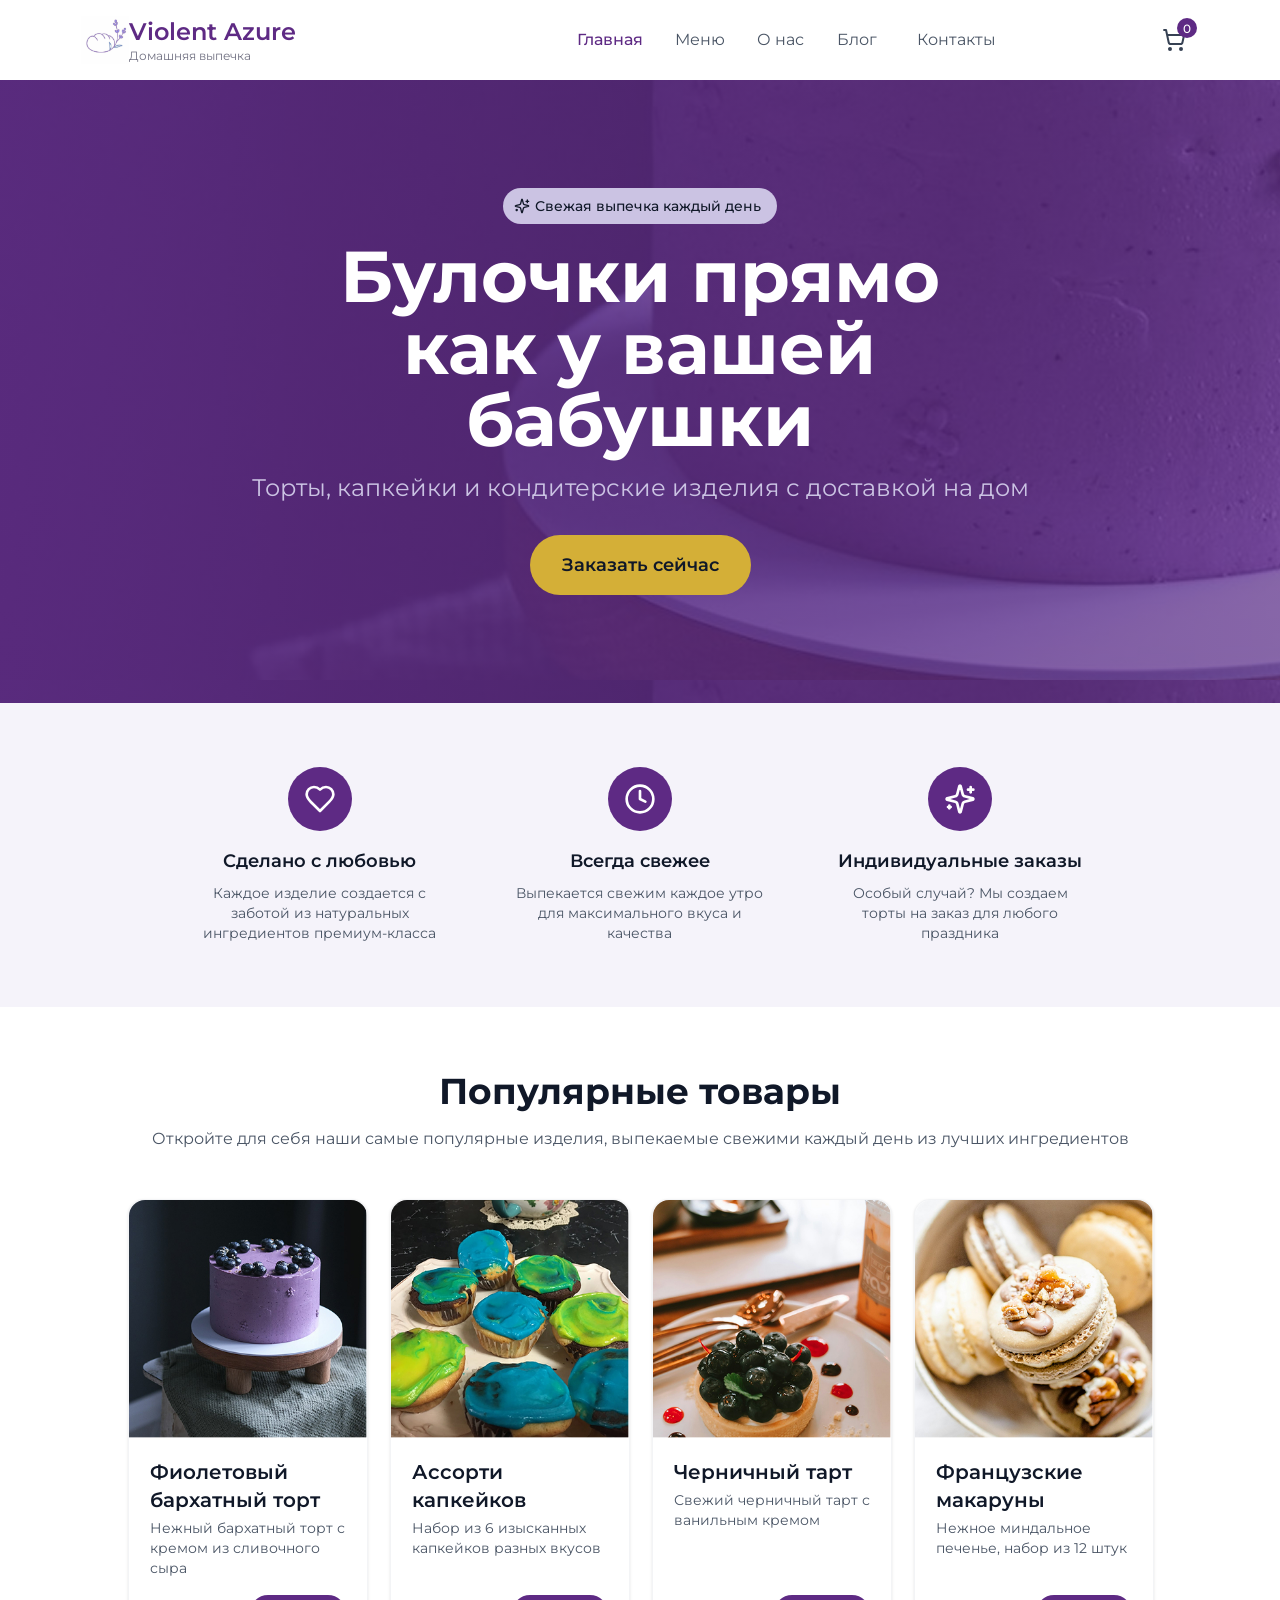
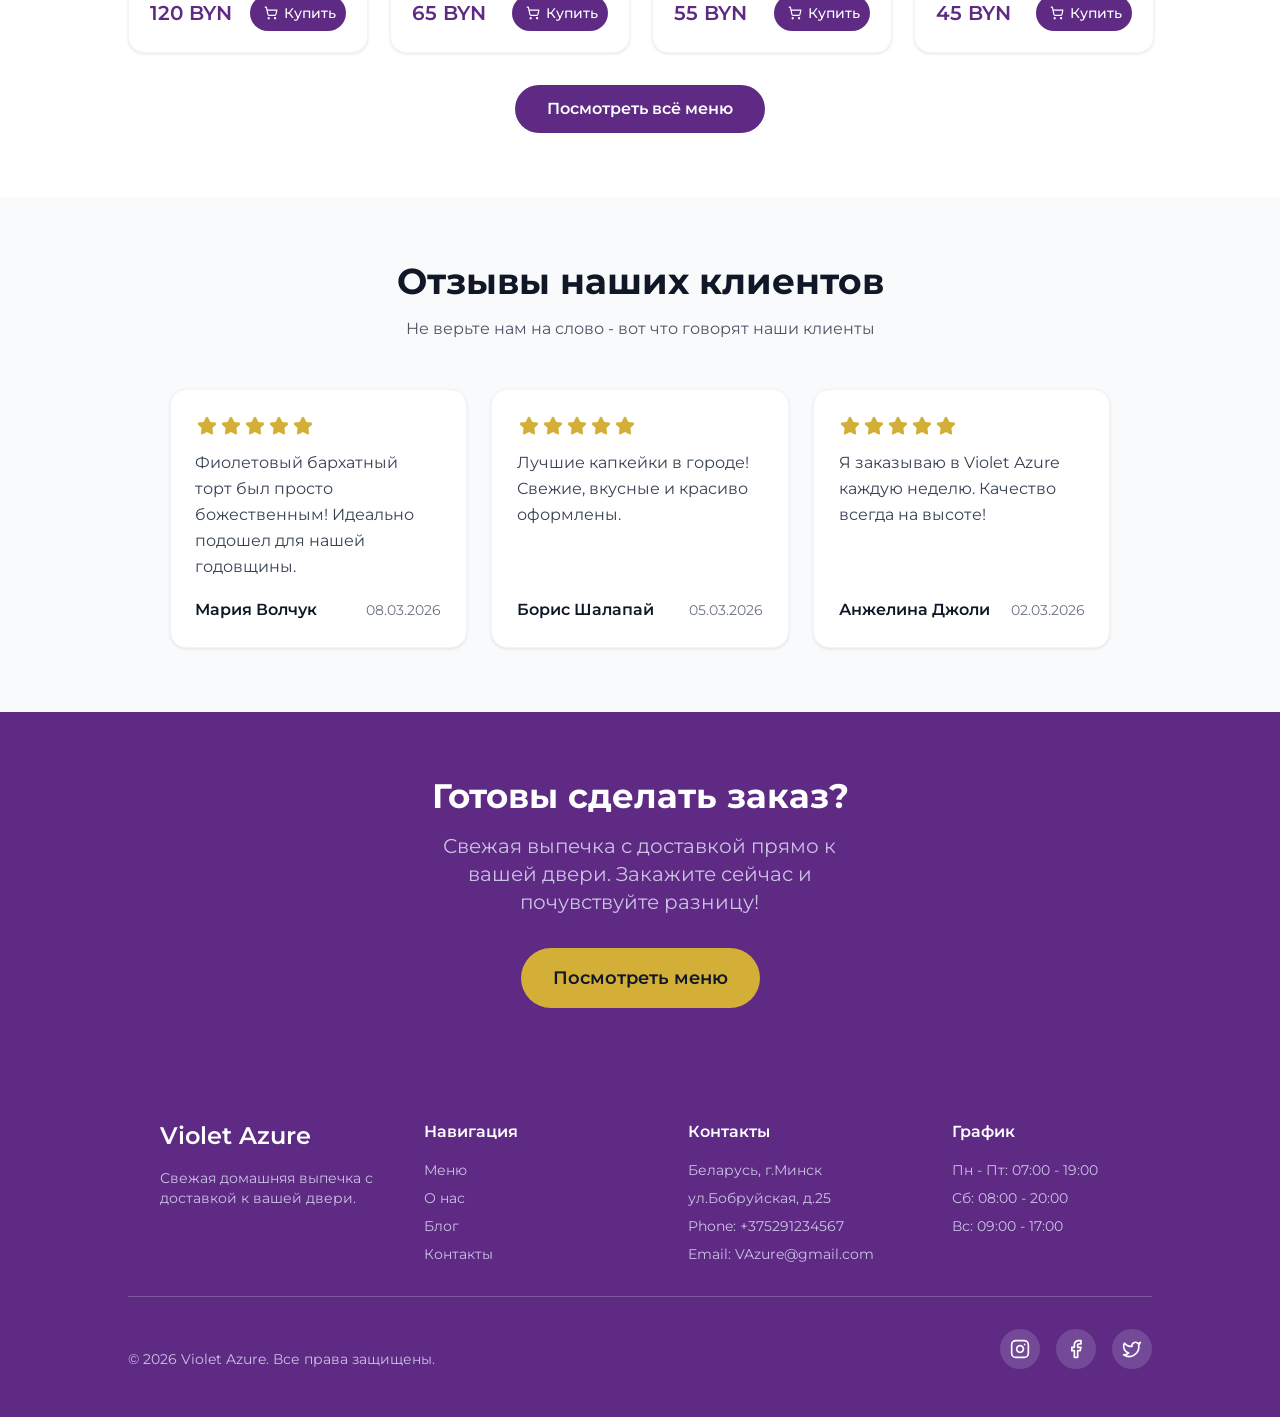
==== commit 7ae8609d: "upd" ====
--- a/index.html
+++ b/index.html
@@ -1,5 +1,5 @@
 <!DOCTYPE html>
-<html lang="en">
+<html lang="ru">
 <head>
     <meta charset="UTF-8">
     <meta name="viewport" content="width=device-width, initial-scale=1.0">
@@ -14,14 +14,16 @@
 <body>
     <header>
         <div class="logo-container">
-            <a href="./index.html"><img src="./static/images/Logo.png" alt="logo" width="48" height="48"></a>
-            <div class="logo-text">
-                <h1 class="name">Violent Azure</h1>
-                <h3 class="description">Домашняя выпечка</h3>
-            </div>
+            <a href="./index.html">
+                <img src="./static/images/Logo.png" alt="logo" width="48" height="48">
+                <div class="logo-text">
+                    <h1 class="name">Violent Azure</h1>
+                    <h2 class="description">Домашняя выпечка</h2>
+                </div>
+            </a>
         </div>
         <input type="checkbox" id="menu-toggle" class="menu-toggle">
-        <label for="menu-toggle" class="burger" aria-label="Открыть меню">
+        <label for="menu-toggle" class="burger">
             <span></span><span></span><span></span>
         </label>
         <nav class="header-container">
@@ -44,7 +46,7 @@
                     <div class="fresh-daily-link">
                         <span>Свежая выпечка каждый день</span>
                     </div>
-                    <h1>Булочки прямо как у вашей бабушки</h1>
+                    <h2>Булочки прямо как у вашей бабушки</h2>
                     <p>Торты, капкейки и кондитерские изделия с доставкой на дом</p>
                     <div class="fresh-daily-order">
                         <a href="./menu.html">Заказать сейчас</a>
@@ -60,7 +62,7 @@
                         <path d="M25.3333 18.6667C27.32 16.72 29.3333 14.3867 29.3333 11.3333C29.3333 9.38841 28.5607 7.52315 27.1854 6.14788C25.8102 4.77262 23.9449 4 22 4C19.6533 4 18 4.66667 16 6.66667C14 4.66667 12.3467 4 9.99999 4C8.05507 4 6.18981 4.77262 4.81454 6.14788C3.43927 7.52315 2.66666 9.38841 2.66666 11.3333C2.66666 14.4 4.66666 16.7333 6.66666 18.6667L16 28L25.3333 18.6667Z" stroke="white" stroke-width="2.66667" stroke-linecap="round" stroke-linejoin="round"/>
                         </svg>
                     </div>
-                    <h3>Сделано с любовью</h3>
+                    <h2>Сделано с любовью</h2>
                     <p>Каждое изделие создается с заботой из натуральных ингредиентов премиум-класса</p>
                 </div>
                 <div class="facts-info">
@@ -70,7 +72,7 @@
                         <path d="M16 8V16L21.3333 18.6667" stroke="white" stroke-width="2.66667" stroke-linecap="round" stroke-linejoin="round"/>
                         </svg>
                     </div>
-                    <h3>Всегда свежее</h3>
+                    <h2>Всегда свежее</h2>
                     <p>Выпекается свежим каждое утро для максимального вкуса и качества</p>
                 </div>
                 <div class="facts-info">
@@ -90,7 +92,7 @@
                         </defs>
                         </svg>
                     </div>
-                    <h3>Индивидуальные заказы</h3>
+                    <h2>Индивидуальные заказы</h2>
                     <p>Особый случай? Мы создаем торты на заказ для любого праздника</p>
                 </div>
             </div>
@@ -236,29 +238,27 @@
             <div class="footer-bottom">
                 <span>© 2026 Violet Azure. Все права защищены.</span>
                 <div class="footer-bottom-icons">
-                    <div class="footer-bottom-icon">
+                    <a class="footer-bottom-icon" href="#">
                         <svg width="20" height="20" viewBox="0 0 20 20" fill="none" xmlns="http://www.w3.org/2000/svg">
-<path d="M14.1667 1.66675H5.83335C3.53217 1.66675 1.66669 3.53223 1.66669 5.83341V14.1667C1.66669 16.4679 3.53217 18.3334 5.83335 18.3334H14.1667C16.4679 18.3334 18.3334 16.4679 18.3334 14.1667V5.83341C18.3334 3.53223 16.4679 1.66675 14.1667 1.66675Z" stroke="white" stroke-width="1.66667" stroke-linecap="round" stroke-linejoin="round"/>
-<path d="M13.3333 9.47501C13.4362 10.1685 13.3177 10.8769 12.9948 11.4992C12.6719 12.1215 12.1609 12.6262 11.5347 12.9414C10.9084 13.2566 10.1987 13.3663 9.50647 13.255C8.81425 13.1436 8.17478 12.8167 7.67901 12.321C7.18324 11.8252 6.85642 11.1857 6.74504 10.4935C6.63365 9.8013 6.74337 9.09159 7.05858 8.46532C7.3738 7.83905 7.87847 7.32812 8.5008 7.00521C9.12313 6.68229 9.83144 6.56383 10.525 6.66667C11.2324 6.77158 11.8874 7.10123 12.3931 7.60693C12.8988 8.11263 13.2284 8.76757 13.3333 9.47501Z" stroke="white" stroke-width="1.66667" stroke-linecap="round" stroke-linejoin="round"/>
-<path d="M14.5833 5.41675H14.5916" stroke="white" stroke-width="1.66667" stroke-linecap="round" stroke-linejoin="round"/>
-                        </svg>
-                    </div>
-                    <div class="footer-bottom-icon">
+                        <path d="M14.1667 1.66675H5.83335C3.53217 1.66675 1.66669 3.53223 1.66669 5.83341V14.1667C1.66669 16.4679 3.53217 18.3334 5.83335 18.3334H14.1667C16.4679 18.3334 18.3334 16.4679 18.3334 14.1667V5.83341C18.3334 3.53223 16.4679 1.66675 14.1667 1.66675Z" stroke="white" stroke-width="1.66667" stroke-linecap="round" stroke-linejoin="round"/>
+                        <path d="M13.3333 9.47501C13.4362 10.1685 13.3177 10.8769 12.9948 11.4992C12.6719 12.1215 12.1609 12.6262 11.5347 12.9414C10.9084 13.2566 10.1987 13.3663 9.50647 13.255C8.81425 13.1436 8.17478 12.8167 7.67901 12.321C7.18324 11.8252 6.85642 11.1857 6.74504 10.4935C6.63365 9.8013 6.74337 9.09159 7.05858 8.46532C7.3738 7.83905 7.87847 7.32812 8.5008 7.00521C9.12313 6.68229 9.83144 6.56383 10.525 6.66667C11.2324 6.77158 11.8874 7.10123 12.3931 7.60693C12.8988 8.11263 13.2284 8.76757 13.3333 9.47501Z" stroke="white" stroke-width="1.66667" stroke-linecap="round" stroke-linejoin="round"/>
+                        <path d="M14.5833 5.41675H14.5916" stroke="white" stroke-width="1.66667" stroke-linecap="round" stroke-linejoin="round"/>
+                        </svg>
+                    </a>
+                    <a class="footer-bottom-icon" href="#">
                         <svg width="20" height="20" viewBox="0 0 20 20" fill="none" xmlns="http://www.w3.org/2000/svg">
                         <path d="M15 1.66675H12.5C11.3949 1.66675 10.3351 2.10573 9.5537 2.88714C8.7723 3.66854 8.33331 4.72835 8.33331 5.83341V8.33341H5.83331V11.6667H8.33331V18.3334H11.6666V11.6667H14.1666L15 8.33341H11.6666V5.83341C11.6666 5.6124 11.7544 5.40044 11.9107 5.24416C12.067 5.08788 12.279 5.00008 12.5 5.00008H15V1.66675Z" stroke="white" stroke-width="1.66667" stroke-linecap="round" stroke-linejoin="round"/>
                         </svg>
-                    </div>
-                    <div class="footer-bottom-icon">
+                    </a>
+                    <a class="footer-bottom-icon" href="#">
                         <svg width="20" height="20" viewBox="0 0 20 20" fill="none" xmlns="http://www.w3.org/2000/svg">
                         <path d="M18.3334 3.33343C18.3334 3.33343 17.75 5.08343 16.6667 6.16677C18 14.5001 8.83335 20.5834 1.66669 15.8334C3.50002 15.9168 5.33335 15.3334 6.66669 14.1668C2.50002 12.9168 0.416687 8.0001 2.50002 4.16677C4.33335 6.33343 7.16669 7.58343 10 7.5001C9.25002 4.0001 13.3334 2.0001 15.8334 4.33343C16.75 4.33343 18.3334 3.33343 18.3334 3.33343Z" stroke="white" stroke-width="1.66667" stroke-linecap="round" stroke-linejoin="round"/>
                         </svg>
-                    </div>
+                    </a>
                 </div>
             </div>
         </div>
     </footer>
     <script src="./static/scrypts/setPopular.js"></script>
 </body>
-
-
-</html>+</html>
--- a/static/styles/general.css
+++ b/static/styles/general.css
@@ -4,7 +4,9 @@
 a{
     text-decoration: none;
 }
-
+.empty{
+    display: none;
+}
 ul,ol{
     padding: 0;
     margin: 0;
@@ -39,8 +41,8 @@
     padding-block:8px;
 }
 .logo-container a{
-    max-width: 48px;
-    max-height: 48px;
+    display: flex;
+    flex-direction: row;
 }
 
 .name{
--- a/static/styles/main.css
+++ b/static/styles/main.css
@@ -1,5 +1,5 @@
 .fresh-daily{
-    background-image: url('../images/Purple\ velvet\ cake.jpg');
+    background-image: url('../images/PurpleVelvetCake.jpg');
     max-width: 100vw;
 }
 .fresh-daily-container-grad{
@@ -51,7 +51,7 @@
     right: 90%;
     background-image: url('../images/Stars.svg');
 }
-.fresh-daily-container h1{
+.fresh-daily-container h2{
     max-width:70%;
     font-size: 4.5rem;
     line-height: 4.5rem;
@@ -117,7 +117,7 @@
     border-radius: 50%;
     margin-bottom: 8px;
 }
-.facts-info h3{
+.facts-info h2{
     font-family: 'Montserrat';
     font-weight: 600;
     color:#101828;
@@ -440,7 +440,7 @@
         width: auto;
         padding-inline: 24px;
     }
-    .fresh-daily-container h1{
+    .fresh-daily-container h2{
         max-width: 90%;
         font-size: 3rem;
         line-height: 3.25rem;
@@ -481,7 +481,7 @@
     .fresh-daily-container{
         width: 92%;
     }
-    .fresh-daily-container h1{
+    .fresh-daily-container h2{
         font-size: 2.25rem;
         line-height: 2.5rem;
     }
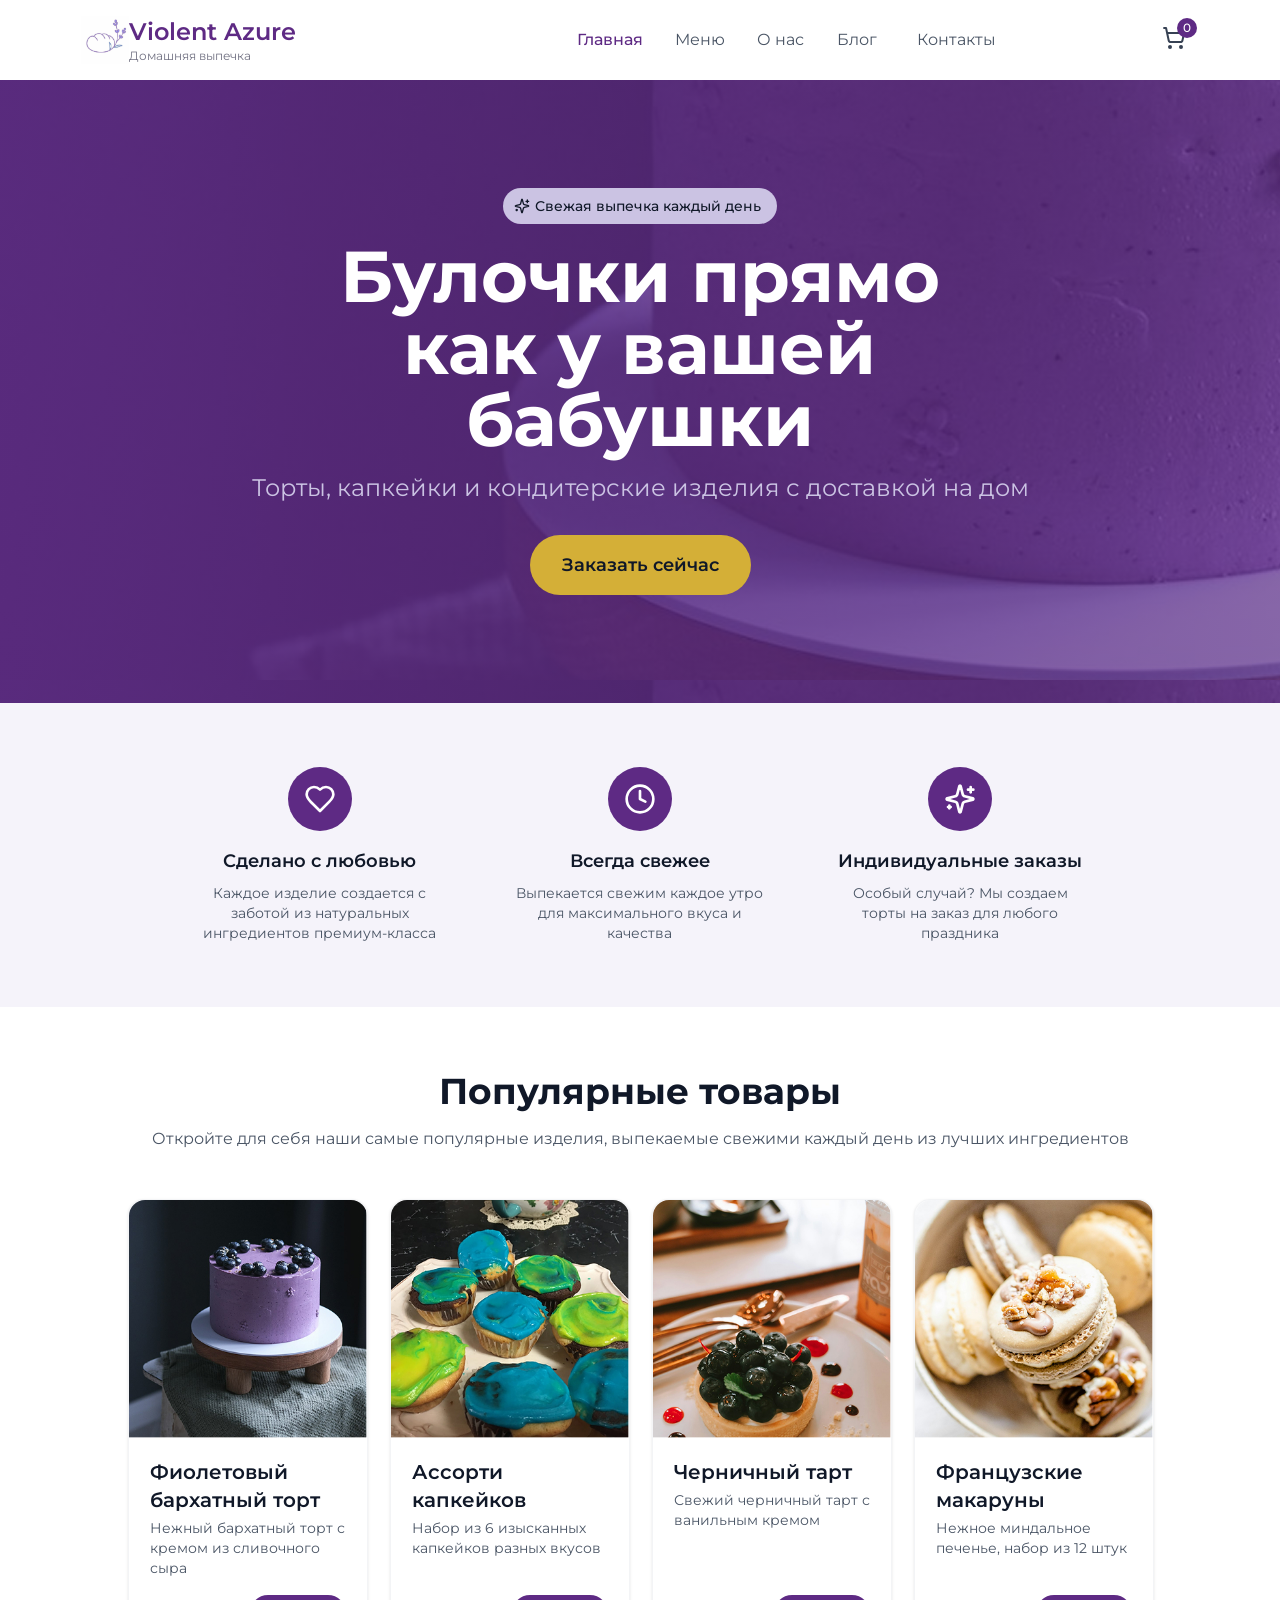
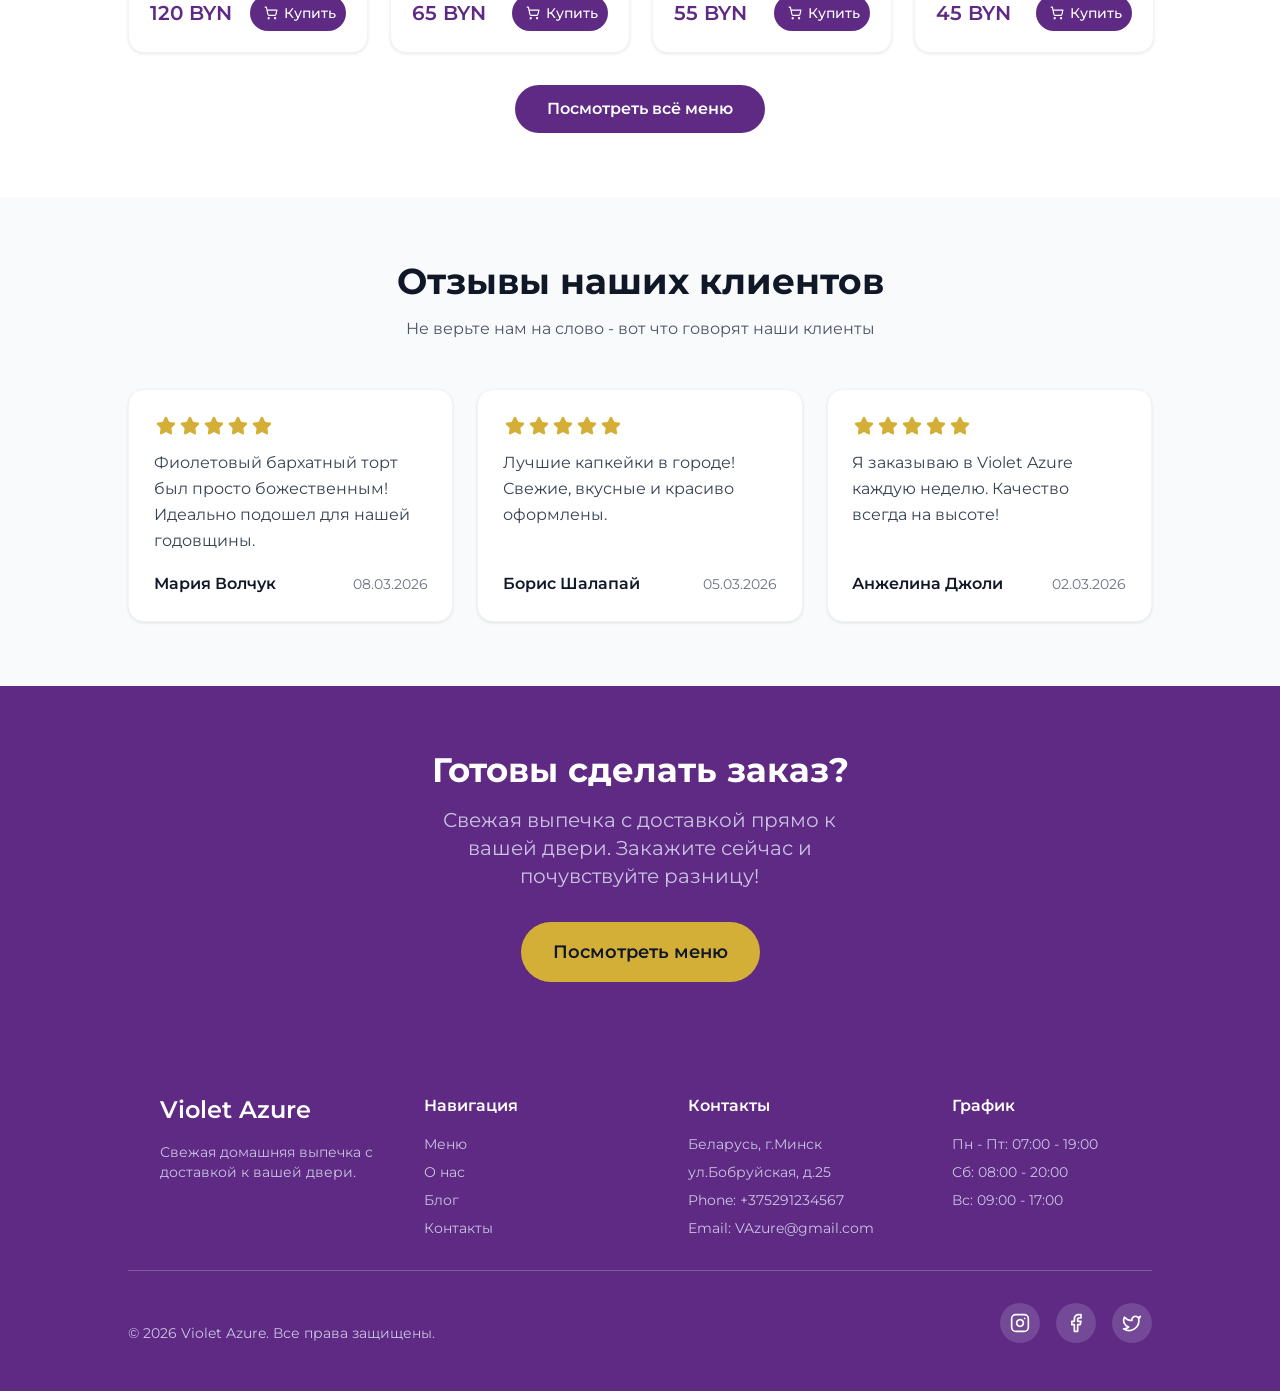
==== commit 705593c9: "корзина" ====
--- a/index.html
+++ b/index.html
@@ -35,8 +35,8 @@
                 <li><a href="./contact.html">Контакты</a></li>
             </ul>
         </nav>
-        <div class="basket">
-            <img src="./static/images/Basket.svg" alt="basket" width="24" height="24">
+        <div class="basket" data-text="0">
+            <a href="basket.html"><img src="./static/images/Basket.svg" alt="basket" width="24" height="24"></a>
         </div>
     </header>
     <main>
@@ -259,6 +259,8 @@
             </div>
         </div>
     </footer>
+    <script src="./static/scrypts/cartStorage.js"></script>
     <script src="./static/scrypts/setPopular.js"></script>
+    <script src="./static/scrypts/addToCart.js"></script>
 </body>
 </html>
--- a/static/styles/general.css
+++ b/static/styles/general.css
@@ -102,19 +102,24 @@
 .basket::after{
     display: flex;
     position: absolute;
-    content: "0";
-    top:3px;
+    content: attr(data-text);
+    top: 3px;
     right: 2px;
     justify-content: center;
     align-items: center;
-    width: 20px;
+    min-width: 20px;
     height: 20px;
+    padding-inline: 4px;
+    box-sizing: border-box;
     border-radius: 50%;
     font-weight: 500;
-    font-family: 'Montserrat';
+    font-family: 'Montserrat', sans-serif;
     font-size: 0.75rem;
+    line-height: 1;
     background-color: #5E2A84;
     color: #FFFFFF;
+    pointer-events: none;
+    z-index: 1;
 }
 
 .basket:hover{
@@ -402,4 +407,12 @@
     .footer-bottom-icon{
         width: 36px;
     }
+}
+
+.products-item-button {
+    transition: background-color 0.45s ease;
+}
+
+.products-item-button.buy-btn--added {
+    background-color: #22C55E;
 }
--- a/static/styles/main.css
+++ b/static/styles/main.css
@@ -229,9 +229,14 @@
     overflow: hidden;
     flex-shrink: 0;
 }
-.products-item-button:hover{
-    transition-duration: 0.2s;
-    scale: 1.1;
+.products-item-button>button:active{
+    opacity: 0.9;
+}
+@media (hover: hover){
+    .products-item-button:hover{
+        transition-duration: 0.2s;
+        scale: 1.1;
+    }
 }
 .products-item-button::before{
     position: absolute;
@@ -249,7 +254,7 @@
     filter: brightness(0) invert(1);
     pointer-events: none;
 }
-.products-item-button>a{
+.products-item-button>button{
     position: absolute;
     inset: 0;
     color:#FFFFFF;
@@ -264,9 +269,13 @@
     line-height: 1.25rem;
     font-size: 0.875rem;
     font-weight: 500;
+    font-family: inherit;
     z-index: 1;
-}
-.products-item-button a::before{
+    border: none;
+    background: transparent;
+    cursor: pointer;
+}
+.products-item-button button::before{
     content: none;
 }
 .products-button{
@@ -318,24 +327,27 @@
     margin-bottom: 48px;
 }
 .rate-info{
-    display: flex;
-    flex-direction: row;
-    justify-content: center;
-    align-items: stretch;
-    gap:24px;
+    display: grid;
+    grid-template-columns: repeat(3, minmax(0, 1fr));
+    gap: 24px;
     margin-inline: 32px;
-    height: 40.2%;
+    width: 100%;
+    max-width: 100%;
+    box-sizing: border-box;
 }
 .rate-item{
-    width: 31%;
+    width: 100%;
+    min-width: 0;
     display: flex;
     flex-direction: column;
     box-sizing: border-box;
     text-align: left;
 }
-.rate-item:hover{
-    transition-duration: 0.2s;
-    scale:1.05;
+@media (hover: hover){
+    .rate-item:hover{
+        transition-duration: 0.2s;
+        scale: 1.05;
+    }
 }
 .rate-item-stars{
     display: flex;
@@ -360,8 +372,9 @@
     flex-direction: row;
     justify-content: space-between;
     align-items: center;
+    gap: 12px;
     margin-top: auto;
-    margin-inline:24.8px;
+    margin-inline: 24.8px;
     margin-bottom: 25px;
 }
 .rate-item-footer .name{
@@ -369,12 +382,16 @@
     color:#101828;
     font-weight: 600;
     line-height: 1.5rem;
+    min-width: 0;
+    word-break: break-word;
 }
 .rate-item-footer .date{
     font-size: 0.875rem;
     line-height: 1.25rem;
     color:#6A7282;
     font-weight: 400;
+    flex-shrink: 0;
+    white-space: nowrap;
 }
 
 .browse{
@@ -430,8 +447,40 @@
 
 
 @media (max-width: 1200px){
+    .rate-container{
+        width: 92%;
+    }
+    .rate-info{
+        margin-inline: 0;
+    }
+    .rate-item-footer{
+        flex-direction: column;
+        align-items: flex-start;
+        gap: 4px;
+    }
     .products-info{
         grid-template-columns: repeat(3, minmax(0, 1fr));
+    }
+    .products-item-footer{
+        gap: 10px;
+    }
+    .products-item-footer>span{
+        font-size: 1.125rem;
+        line-height: 1.5rem;
+    }
+    .products-item-button{
+        min-width: 92px;
+        height: 35px;
+        padding: 0 12px 0 32px;
+    }
+    .products-item-button>button{
+        font-size: 0.84375rem;
+        padding-left: 32px;
+        padding-right: 11px;
+    }
+    .products-item-button::before{
+        width: 13px;
+        left: 13px;
     }
 }
 
@@ -459,11 +508,49 @@
     .products-info{
         grid-template-columns: repeat(2, minmax(0, 1fr));
     }
-    .rate-container{
-        width: 92%;
-    }
-    .rate-info{
-        margin-inline: 0;
+    .products-item-footer{
+        flex-wrap: wrap;
+        gap: 8px;
+        margin-inline: 18px;
+    }
+    .products-item-footer>span{
+        font-size: 1.0625rem;
+        line-height: 1.5rem;
+    }
+    .products-item-button{
+        min-width: 88px;
+        height: 34px;
+        padding: 0 11px 0 30px;
+    }
+    .products-item-button>button{
+        font-size: 0.8125rem;
+        padding-left: 30px;
+        padding-right: 10px;
+    }
+    .products-item-button::before{
+        width: 13px;
+        left: 12px;
+    }
+    .rate-container>h2{
+        font-size: 2rem;
+        line-height: 2.25rem;
+        text-align: center;
+    }
+    .rate-container>p{
+        text-align: center;
+        margin-bottom: 40px;
+    }
+    .rate-item-stars{
+        margin-top: 22px;
+        margin-left: 22px;
+    }
+    .rate-item>p{
+        margin-left: 22px;
+        margin-right: 22px;
+    }
+    .rate-item-footer{
+        margin-inline: 22px;
+        margin-bottom: 22px;
     }
     .browse-container{
         width: 92%;
@@ -499,29 +586,192 @@
 
     .products-info{
         grid-template-columns: 1fr;
+    }
+    .products-item>h3{
+        font-size: 1.0625rem;
+        line-height: 1.5rem;
+        margin-inline: 18px;
+    }
+    .products-item>p{
+        margin-inline: 18px;
+    }
+    .products-item-footer{
+        margin-inline: 18px;
+        margin-bottom: 18px;
+    }
+    .products-item-footer>span{
+        font-size: 1rem;
+        line-height: 1.375rem;
     }
     .products-item-button{
         min-width: 90px;
         height: 34px;
         padding: 0 12px 0 30px;
+        flex-shrink: 0;
     }
     .products-item-button::before{
         width: 13px;
         left: 12px;
     }
-    .products-item-button>a{
+    .products-item-button>button{
         font-size: 0.8125rem;
         padding-left: 30px;
         padding-right: 10px;
-    }
-
+        min-height: 34px;
+    }
+
+    .rate-container{
+        margin-block: 48px;
+    }
+    .rate-container>h2{
+        font-size: 1.875rem;
+        line-height: 2.125rem;
+    }
+    .rate-container>p{
+        font-size: 0.9375rem;
+        line-height: 1.375rem;
+        margin-bottom: 32px;
+        padding-inline: 8px;
+    }
     .rate-info{
-        flex-direction: column;
-    }
-    .rate-item{
-        width: 100%;
+        grid-template-columns: 1fr;
+        gap: 20px;
+    }
+    .rate-item-footer{
+        flex-direction: row;
+        align-items: center;
+        justify-content: space-between;
+        gap: 12px;
     }
     .browse-container>p{
         width: 100%;
     }
+}
+
+@media (max-width: 576px){
+    .rate{
+        min-height: auto;
+    }
+    .rate-container{
+        margin-block: 40px;
+        width: 94%;
+    }
+    .rate-container>h2{
+        font-size: 1.625rem;
+        line-height: 1.875rem;
+    }
+    .rate-container>p{
+        margin-bottom: 28px;
+    }
+    .rate-item-stars{
+        margin-top: 18px;
+        margin-left: 18px;
+        gap: 3px;
+    }
+    .rate-item-stars svg{
+        width: 18px;
+        height: 18px;
+    }
+    .rate-item>p{
+        margin-left: 18px;
+        margin-right: 18px;
+        font-size: 0.9375rem;
+        line-height: 1.5rem;
+        margin-bottom: 14px;
+    }
+    .rate-item-footer{
+        margin-inline: 18px;
+        margin-bottom: 18px;
+    }
+    .rate-item-footer .name{
+        font-size: 0.9375rem;
+        line-height: 1.375rem;
+    }
+    .rate-item-footer .date{
+        font-size: 0.8125rem;
+    }
+    .products-item-footer{
+        margin-inline: 16px;
+        margin-bottom: 16px;
+        gap: 6px;
+    }
+    .products-item-footer>span{
+        font-size: 0.9375rem;
+        line-height: 1.25rem;
+        flex: 1 1 auto;
+        min-width: 0;
+    }
+    .products-item-button{
+        min-width: 84px;
+        height: 32px;
+        padding: 0 10px 0 28px;
+    }
+    .products-item-button::before{
+        width: 12px;
+        left: 10px;
+    }
+    .products-item-button>button{
+        font-size: 0.75rem;
+        padding-left: 28px;
+        padding-right: 8px;
+        min-height: 32px;
+        white-space: nowrap;
+    }
+}
+
+@media (max-width: 400px){
+    .rate-container{
+        width: 96%;
+        margin-block: 32px;
+    }
+    .rate-container>h2{
+        font-size: 1.5rem;
+        line-height: 1.75rem;
+    }
+    .rate-info{
+        gap: 16px;
+    }
+    .rate-item-stars{
+        margin-left: 16px;
+    }
+    .rate-item>p{
+        margin-inline: 16px;
+        font-size: 0.875rem;
+    }
+    .rate-item-footer{
+        margin-inline: 16px;
+        margin-bottom: 16px;
+    }
+    .rate-item-footer .name{
+        font-size: 0.875rem;
+    }
+    .rate-item-footer .date{
+        font-size: 0.75rem;
+    }
+    .products-item>h3,
+    .products-item>p{
+        margin-inline: 14px;
+    }
+    .products-item-footer{
+        margin-inline: 14px;
+        margin-bottom: 14px;
+    }
+    .products-item-footer>span{
+        font-size: 0.875rem;
+    }
+    .products-item-button{
+        min-width: 78px;
+        height: 30px;
+        padding: 0 8px 0 26px;
+    }
+    .products-item-button::before{
+        width: 11px;
+        left: 9px;
+    }
+    .products-item-button>button{
+        font-size: 0.6875rem;
+        padding-left: 26px;
+        padding-right: 6px;
+        min-height: 30px;
+    }
 }
